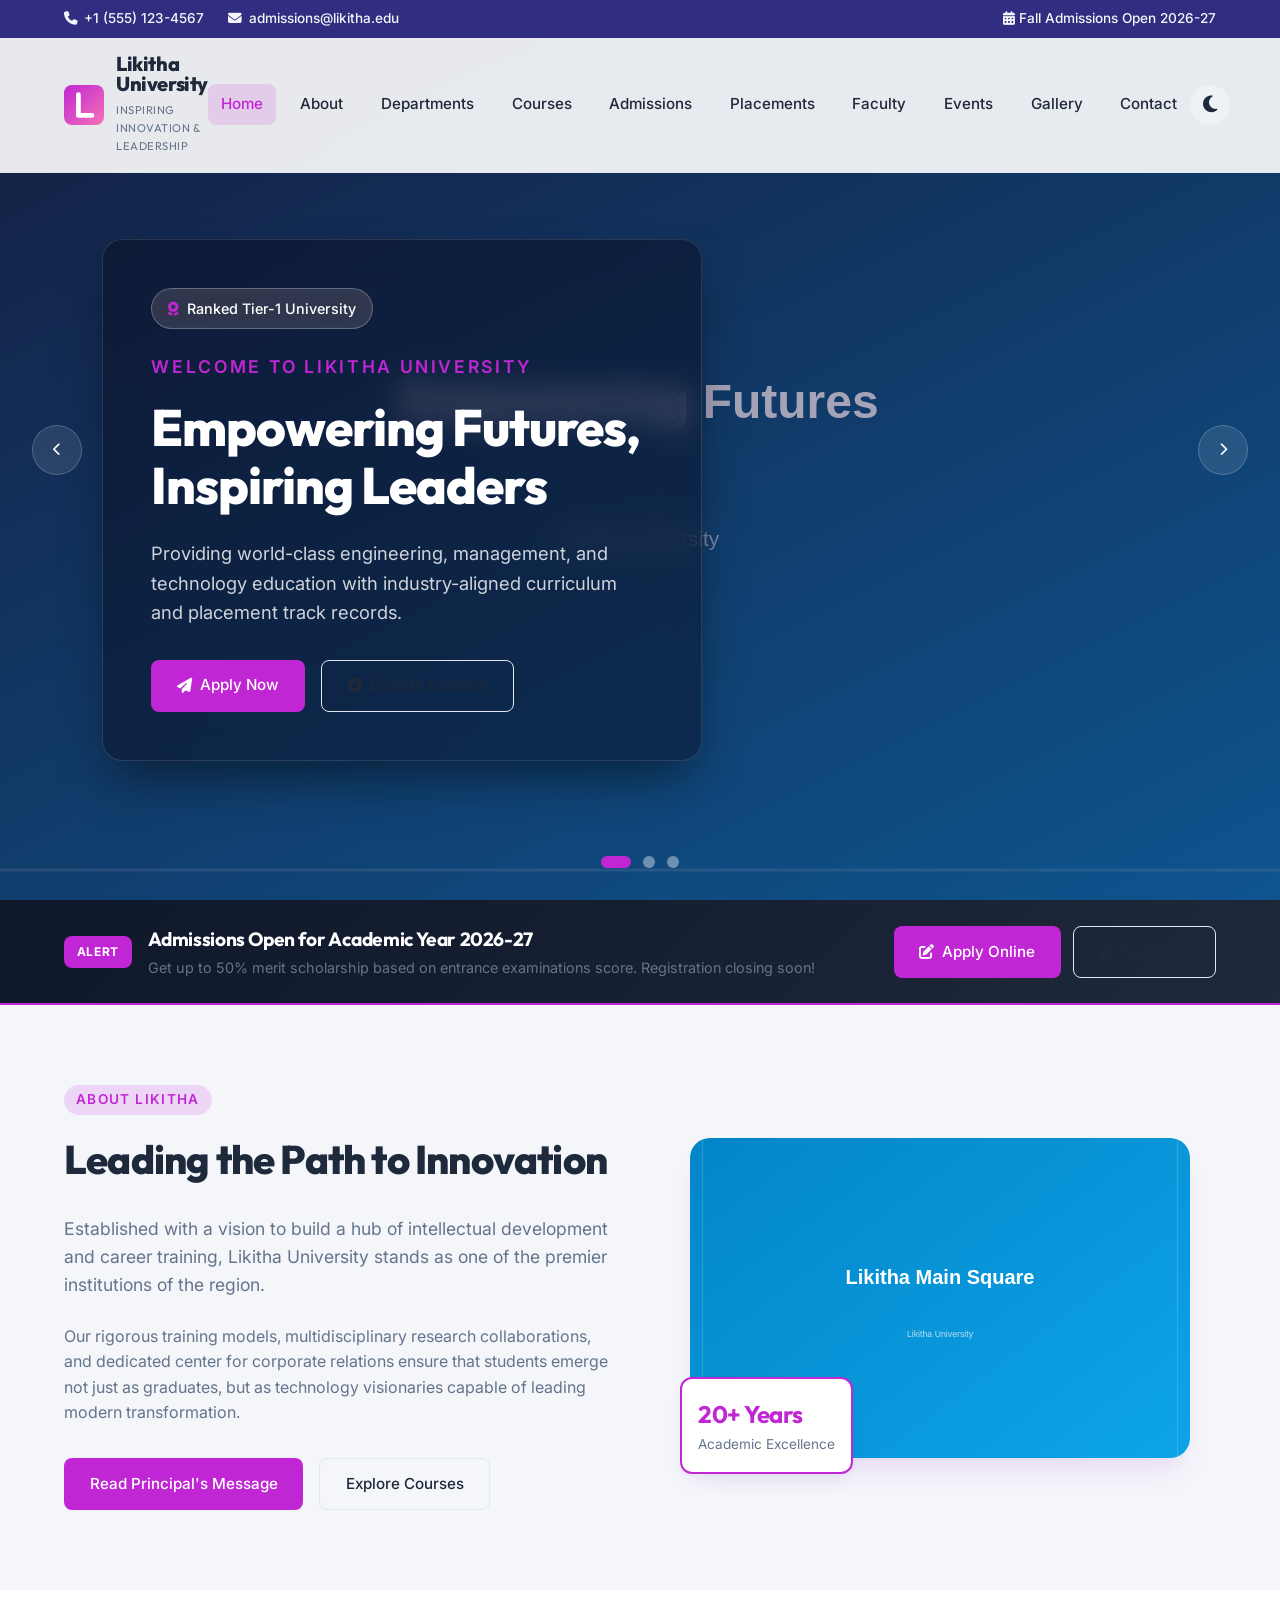
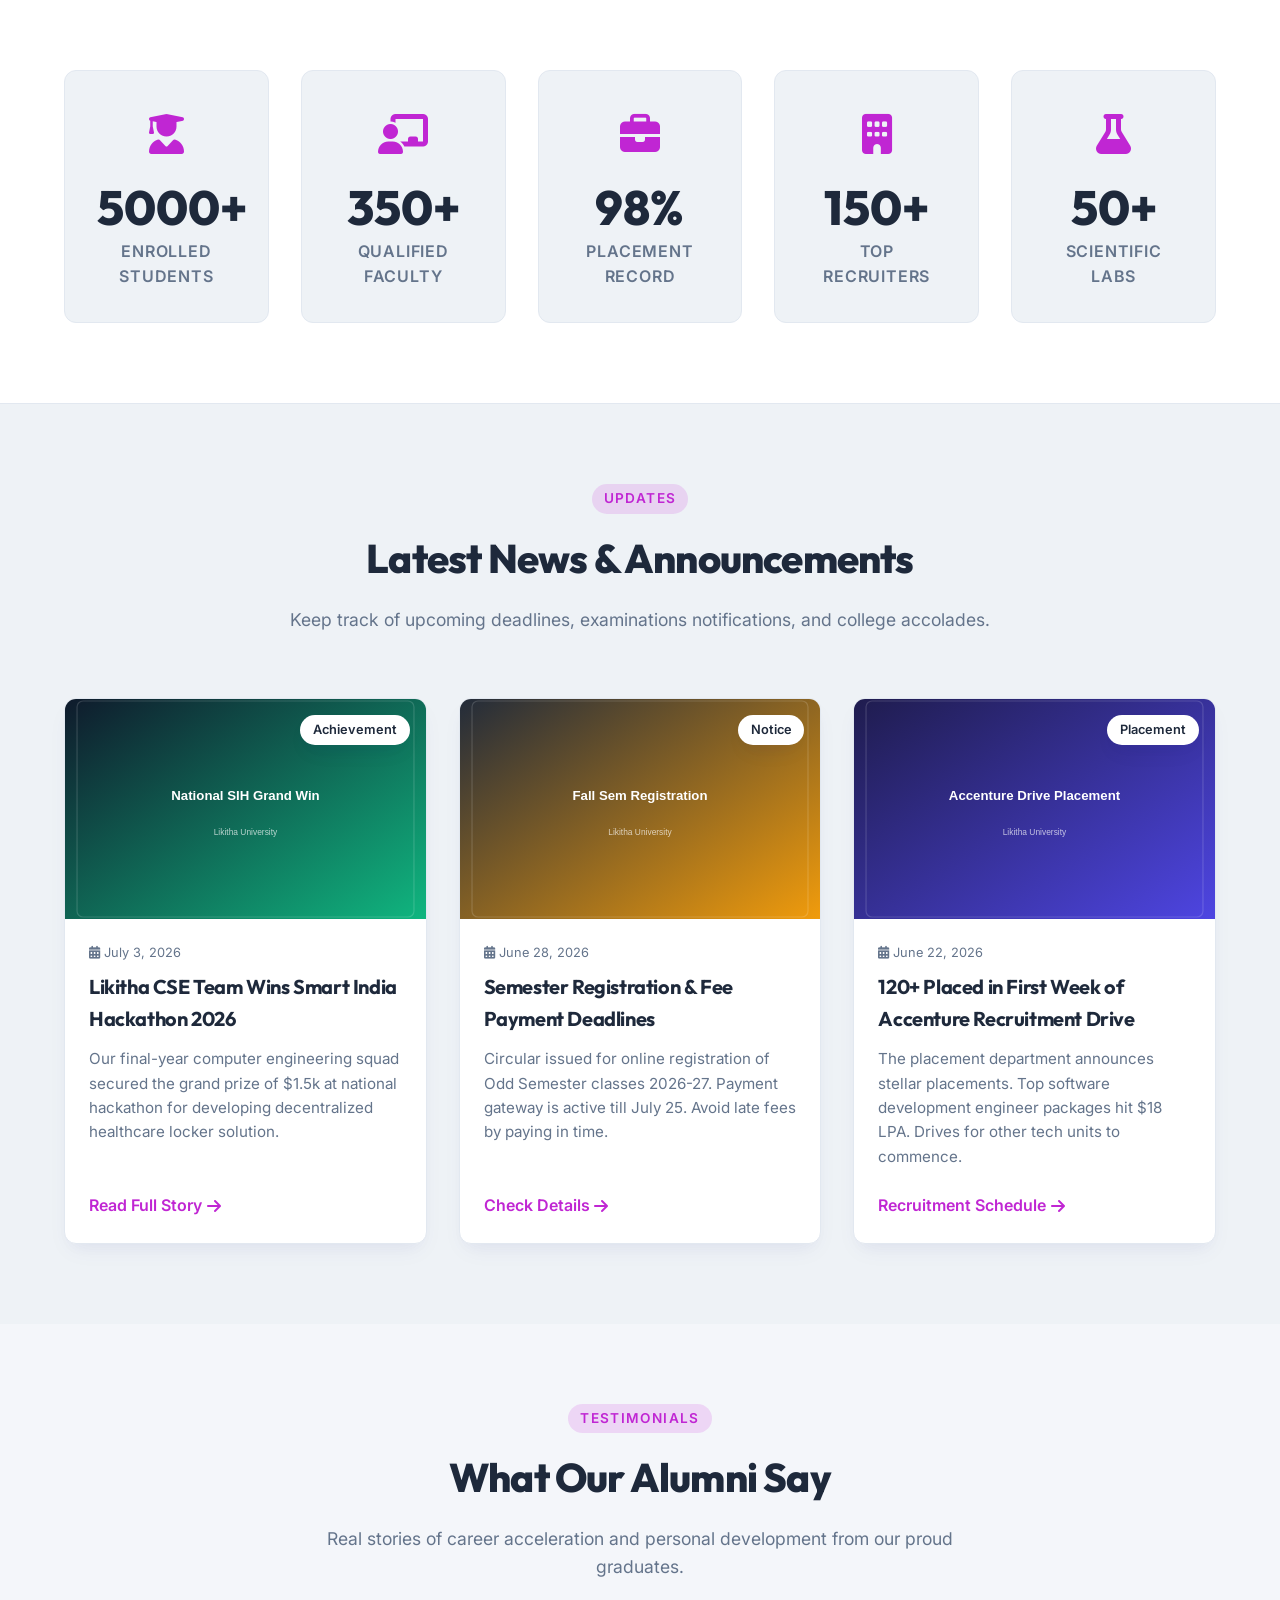
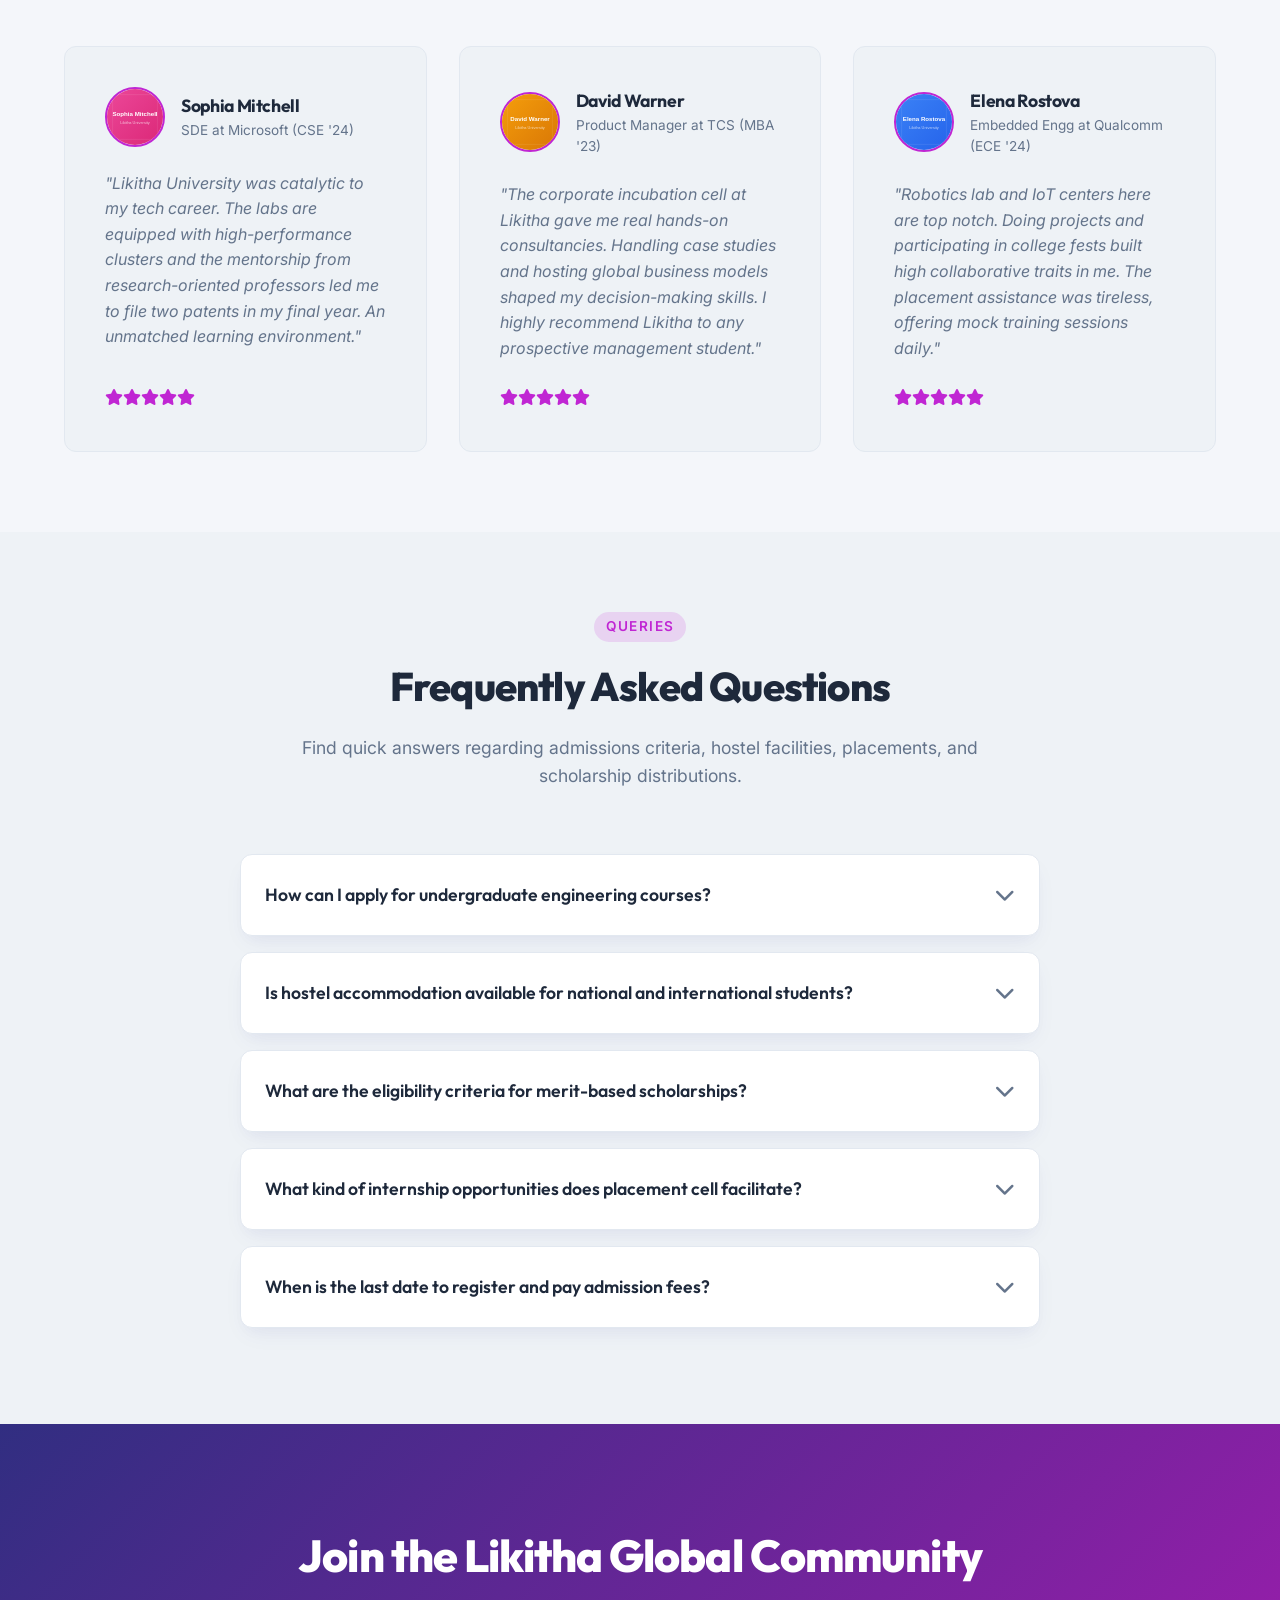
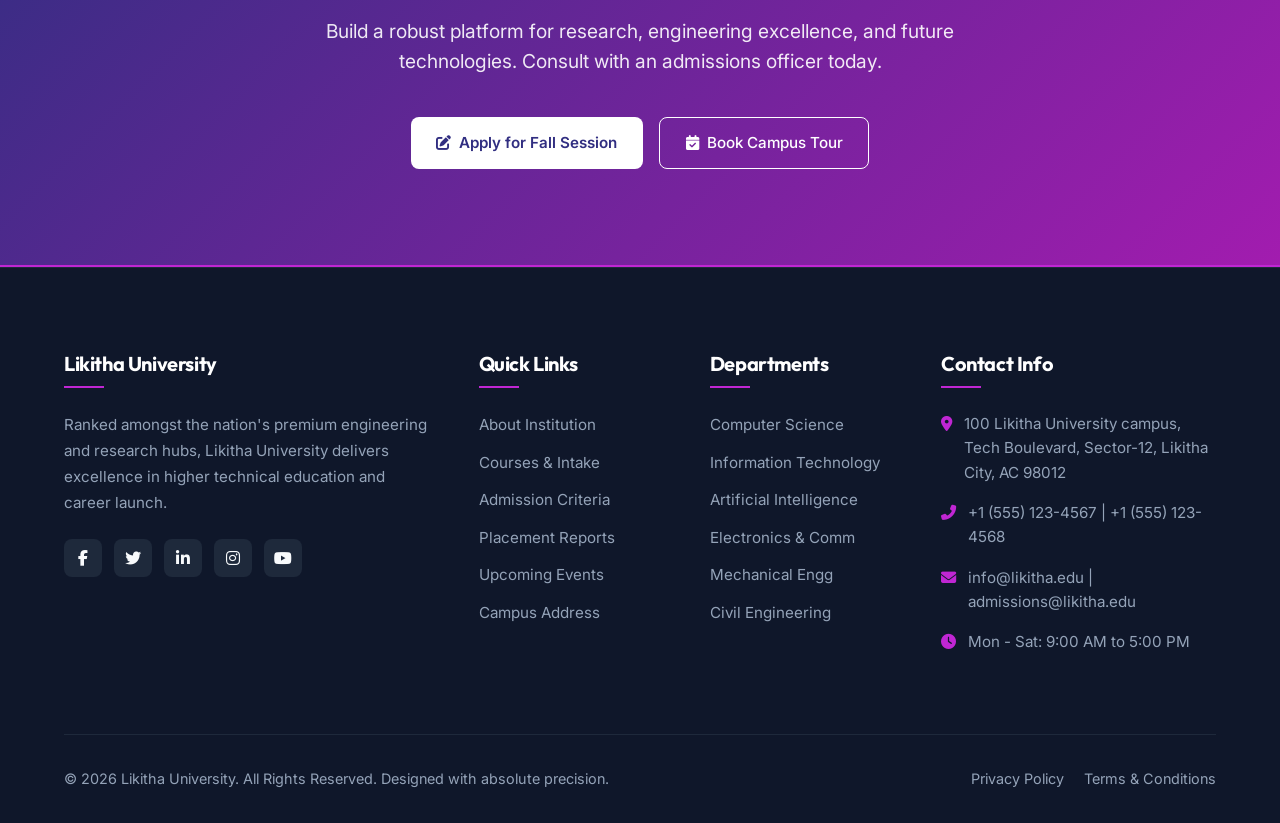
==== index.html @ 1744c095 "first commit" ====
<!DOCTYPE html>
<html lang="en">
<head>
  <meta charset="UTF-8">
  <meta name="viewport" content="width=device-width, initial-scale=1.0">
  <title>Likitha University | Home</title>
  <meta name="description" content="Welcome to Likitha University. Discover our admissions, world-class courses, placement records, campus life, and achievements. Shape your future with us.">
  <link rel="stylesheet" href="style.css">
  <!-- Font Awesome CDN for Premium Icons -->
  <link rel="stylesheet" href="https://cdnjs.cloudflare.com/ajax/libs/font-awesome/6.4.0/css/all.min.css">
</head>
<body>

  <!-- Loading Screen -->
  <div id="loading-screen">
    <div class="spinner"></div>
    <div class="loading-text">LIKITHA UNIVERSITY</div>
  </div>

  <!-- Header Section -->
  <header>
    <div class="header-top">
      <div class="container">
        <div class="top-info">
          <span><i class="fas fa-phone"></i> +1 (555) 123-4567</span>
          <span><i class="fas fa-envelope"></i> admissions@likitha.edu</span>
        </div>
        <div class="top-actions">
          <span><i class="fas fa-calendar-alt"></i> Fall Admissions Open 2026-27</span>
        </div>
      </div>
    </div>
    
    <div class="nav-bar">
      <div class="container nav-container">
        <a href="index.html" class="logo-wrapper">
          <svg class="logo-svg" width="40" height="40" viewBox="0 0 500 500" xmlns="http://www.w3.org/2000/svg" style="flex-shrink: 0;">
            <defs>
              <linearGradient id="logoGradIndex" x1="0%" y1="0%" x2="100%" y2="100%">
                <stop offset="0%" stop-color="var(--accent-color)" />
                <stop offset="100%" stop-color="#f472b6" />
              </linearGradient>
            </defs>
            <rect width="500" height="500" rx="100" fill="url(#logoGradIndex)" />
            <path d="M180 120 V380 H350" fill="none" stroke="#ffffff" stroke-width="60" stroke-linecap="round" stroke-linejoin="round"/>
          </svg>
          <div class="logo-text">
            <h1 class="logo-title">Likitha University</h1>
            <div class="logo-motto">Inspiring Innovation & Leadership</div>
          </div>
        </a>

        <nav>
          <ul class="nav-menu">
            <li class="nav-item"><a href="index.html" class="nav-link active">Home</a></li>
            <li class="nav-item"><a href="pages/about.html" class="nav-link">About</a></li>
            <li class="nav-item"><a href="pages/departments.html" class="nav-link">Departments</a></li>
            <li class="nav-item"><a href="pages/courses.html" class="nav-link">Courses</a></li>
            <li class="nav-item"><a href="pages/admissions.html" class="nav-link">Admissions</a></li>
            <li class="nav-item"><a href="pages/placements.html" class="nav-link">Placements</a></li>
            <li class="nav-item"><a href="pages/faculty.html" class="nav-link">Faculty</a></li>
            <li class="nav-item"><a href="pages/events.html" class="nav-link">Events</a></li>
            <li class="nav-item"><a href="pages/gallery.html" class="nav-link">Gallery</a></li>
            <li class="nav-item"><a href="pages/contact.html" class="nav-link">Contact</a></li>
          </ul>
        </nav>

        <div class="nav-controls">
          <button id="theme-toggle" class="theme-toggle" aria-label="Toggle Dark/Light Mode">
            <i class="fas fa-moon moon-icon"></i>
            <i class="fas fa-sun sun-icon"></i>
          </button>
          <button class="hamburger" aria-label="Toggle Navigation Menu">
            <span></span>
            <span></span>
            <span></span>
          </button>
        </div>
      </div>
    </div>
  </header>

  <!-- Hero Slider Section -->
  <section class="hero-section">
    <div class="slider-container">
      
      <!-- Slide 1 -->
      <div class="slide active">
        <img class="slide-image" src="assets/images/campus/hero1.svg" alt="Likitha Campus View">
        <div class="slide-overlay"></div>
        <div class="slide-content">
          <div class="hero-stats-badge"><i class="fas fa-award"></i> Ranked Tier-1 University</div>
          <div class="slide-subtitle">Welcome to Likitha University</div>
          <h2 class="slide-title">Empowering Futures, Inspiring Leaders</h2>
          <p class="slide-desc">Providing world-class engineering, management, and technology education with industry-aligned curriculum and placement track records.</p>
          <div class="slide-actions">
            <a href="pages/admissions.html" class="btn btn-primary"><i class="fas fa-paper-plane"></i> Apply Now</a>
            <a href="pages/gallery.html" class="btn btn-secondary"><i class="fas fa-compass"></i> Explore Campus</a>
          </div>
        </div>
      </div>

      <!-- Slide 2 -->
      <div class="slide">
        <img class="slide-image" src="assets/images/campus/hero2.svg" alt="Likitha Library and Laboratories">
        <div class="slide-overlay"></div>
        <div class="slide-content">
          <div class="hero-stats-badge"><i class="fas fa-microscope"></i> Modern Research Infrastructure</div>
          <div class="slide-subtitle">State-of-the-Art Labs</div>
          <h2 class="slide-title">Fostering Scientific Innovation</h2>
          <p class="slide-desc">With over 50+ cutting-edge laboratory spaces, research-driven curriculum, and highly qualified academic guidance.</p>
          <div class="slide-actions">
            <a href="pages/departments.html" class="btn btn-primary"><i class="fas fa-graduation-cap"></i> Departments</a>
            <a href="pages/courses.html" class="btn btn-secondary"><i class="fas fa-book-open"></i> View Courses</a>
          </div>
        </div>
      </div>

      <!-- Slide 3 -->
      <div class="slide">
        <img class="slide-image" src="assets/images/campus/hero3.svg" alt="Likitha Placement Success">
        <div class="slide-overlay"></div>
        <div class="slide-content">
          <div class="hero-stats-badge"><i class="fas fa-briefcase"></i> 98% Placement Rate</div>
          <div class="slide-subtitle">Placement Cell excellence</div>
          <h2 class="slide-title">Kickstart Your Professional Journey</h2>
          <p class="slide-desc">Get placed in global companies like TCS, Infosys, Accenture, Wipro, and Wipro. Prepare yourself with intensive mock camps.</p>
          <div class="slide-actions">
            <a href="pages/placements.html" class="btn btn-primary"><i class="fas fa-chart-line"></i> Placement Stats</a>
            <a href="pages/contact.html" class="btn btn-secondary"><i class="fas fa-phone-alt"></i> Connect With Us</a>
          </div>
        </div>
      </div>

      <!-- Controls -->
      <button class="slider-arrow slider-arrow-prev" aria-label="Previous Slide"><i class="fas fa-chevron-left"></i></button>
      <button class="slider-arrow slider-arrow-next" aria-label="Next Slide"><i class="fas fa-chevron-right"></i></button>

      <!-- Indicators -->
      <div class="slider-indicators"></div>
    </div>
  </section>

  <!-- Admission Alert Banner -->
  <div class="alert-banner">
    <div class="container alert-container">
      <div class="alert-content">
        <span class="alert-badge">Alert</span>
        <div class="alert-text">
          <h3>Admissions Open for Academic Year 2026-27</h3>
          <p>Get up to 50% merit scholarship based on entrance examinations score. Registration closing soon!</p>
        </div>
      </div>
      <div class="alert-actions">
        <a href="pages/admissions.html" class="btn btn-primary btn-sm"><i class="fas fa-edit"></i> Apply Online</a>
        <a href="#" class="btn btn-secondary btn-sm btn-download-brochure"><i class="fas fa-download"></i> Brochure</a>
      </div>
    </div>
  </div>

  <!-- Last Viewed Department Banner (Hidden by default, shown via JS) -->
  <div id="last-viewed-dept-banner" class="alert-banner" style="display: none; background: linear-gradient(135deg, var(--accent-color), #0ea5e9); border-bottom: none;">
    <div class="container alert-container">
      <div class="alert-content">
        <span class="alert-badge" style="background-color: var(--primary-color);"><i class="fas fa-eye"></i> Affinity</span>
        <div class="alert-text">
          <h3>Welcome Back! Continue Exploring the <span class="dept-name" style="text-decoration: underline; font-weight: 700;"></span> Department</h3>
          <p>Read HOD message, core values, research projects and curriculum.</p>
        </div>
      </div>
      <div class="alert-actions">
        <a href="pages/departments.html" class="btn btn-dark btn-sm">Jump to Details</a>
      </div>
    </div>
  </div>

  <!-- Welcome / Intro Section -->
  <section class="intro-section">
    <div class="container">
      <div class="placement-stats-row">
        <div class="animate-on-scroll animate-slide-up">
          <span class="section-tag">About Likitha</span>
          <h2 class="section-title" style="text-align: left; margin-bottom: 1.5rem;">Leading the Path to Innovation</h2>
          <p style="font-size: 1.1rem; color: var(--text-muted); margin-bottom: 1.5rem;">
            Established with a vision to build a hub of intellectual development and career training, Likitha University stands as one of the premier institutions of the region.
          </p>
          <p style="color: var(--text-muted); margin-bottom: 2rem;">
            Our rigorous training models, multidisciplinary research collaborations, and dedicated center for corporate relations ensure that students emerge not just as graduates, but as technology visionaries capable of leading modern transformation.
          </p>
          <div style="display: flex; gap: 1rem;">
            <a href="pages/about.html" class="btn btn-primary">Read Principal's Message</a>
            <a href="pages/courses.html" class="btn btn-secondary">Explore Courses</a>
          </div>
        </div>
        <div class="animate-on-scroll animate-zoom-in" style="display: flex; justify-content: center; position: relative;">
          <img src="assets/images/campus/welcome.svg" alt="Likitha Infrastructure Building" style="border-radius: var(--radius-lg); box-shadow: var(--hover-shadow); width: 100%; max-width: 500px; height: 320px; object-fit: cover;">
          <div style="position: absolute; bottom: -1rem; left: 1rem; background-color: var(--surface-color); border: 2px solid var(--accent-color); border-radius: var(--radius-md); padding: 1rem; box-shadow: var(--card-shadow);">
            <h4 style="color: var(--accent-color); font-size: 1.5rem; margin: 0;">20+ Years</h4>
            <p style="margin: 0; font-size: 0.85rem; color: var(--text-muted);">Academic Excellence</p>
          </div>
        </div>
      </div>
    </div>
  </section>

  <!-- Statistics Section -->
  <section class="stats-section">
    <div class="container">
      <div class="stats-grid">
        <div class="stats-card">
          <div class="stats-icon"><i class="fas fa-user-graduate"></i></div>
          <div class="stats-number" data-target="5000" data-suffix="+">0</div>
          <div class="stats-label">Enrolled Students</div>
        </div>
        <div class="stats-card">
          <div class="stats-icon"><i class="fas fa-chalkboard-teacher"></i></div>
          <div class="stats-number" data-target="350" data-suffix="+">0</div>
          <div class="stats-label">Qualified Faculty</div>
        </div>
        <div class="stats-card">
          <div class="stats-icon"><i class="fas fa-briefcase"></i></div>
          <div class="stats-number" data-target="98" data-suffix="%">0</div>
          <div class="stats-label">Placement Record</div>
        </div>
        <div class="stats-card">
          <div class="stats-icon"><i class="fas fa-building"></i></div>
          <div class="stats-number" data-target="150" data-suffix="+">0</div>
          <div class="stats-label">Top Recruiters</div>
        </div>
        <div class="stats-card">
          <div class="stats-icon"><i class="fas fa-flask"></i></div>
          <div class="stats-number" data-target="50" data-suffix="+">0</div>
          <div class="stats-label">Scientific Labs</div>
        </div>
      </div>
    </div>
  </section>

  <!-- Latest News & achievements Grid -->
  <section class="news-section" style="background-color: var(--surface-alt);">
    <div class="container">
      <div class="section-header">
        <span class="section-tag">Updates</span>
        <h2 class="section-title">Latest News & Announcements</h2>
        <p class="section-desc">Keep track of upcoming deadlines, examinations notifications, and college accolades.</p>
      </div>

      <div class="grid-3">
        <!-- News Item 1 -->
        <article class="card animate-on-scroll animate-slide-up">
          <div class="card-img-wrapper">
            <img class="card-img" src="assets/images/events/news1.svg" alt="Likitha Hackathon Winner">
            <span class="card-badge">Achievement</span>
          </div>
          <div class="card-content">
            <div style="font-size: 0.8rem; color: var(--text-muted); margin-bottom: 0.5rem;"><i class="fas fa-calendar-alt"></i> July 3, 2026</div>
            <h3 class="card-title">Likitha CSE Team Wins Smart India Hackathon 2026</h3>
            <p class="card-desc">Our final-year computer engineering squad secured the grand prize of $1.5k at national hackathon for developing decentralized healthcare locker solution.</p>
            <a href="pages/events.html" style="color: var(--accent-color); font-weight: 600; display: inline-flex; align-items: center; gap: 0.3rem;">Read Full Story <i class="fas fa-arrow-right"></i></a>
          </div>
        </article>

        <!-- News Item 2 -->
        <article class="card animate-on-scroll animate-slide-up" style="transition-delay: 0.1s;">
          <div class="card-img-wrapper">
            <img class="card-img" src="assets/images/events/news2.svg" alt="College Campus Library">
            <span class="card-badge">Notice</span>
          </div>
          <div class="card-content">
            <div style="font-size: 0.8rem; color: var(--text-muted); margin-bottom: 0.5rem;"><i class="fas fa-calendar-alt"></i> June 28, 2026</div>
            <h3 class="card-title">Semester Registration & Fee Payment Deadlines</h3>
            <p class="card-desc">Circular issued for online registration of Odd Semester classes 2026-27. Payment gateway is active till July 25. Avoid late fees by paying in time.</p>
            <a href="pages/admissions.html" style="color: var(--accent-color); font-weight: 600; display: inline-flex; align-items: center; gap: 0.3rem;">Check Details <i class="fas fa-arrow-right"></i></a>
          </div>
        </article>

        <!-- News Item 3 -->
        <article class="card animate-on-scroll animate-slide-up" style="transition-delay: 0.2s;">
          <div class="card-img-wrapper">
            <img class="card-img" src="assets/images/events/news3.svg" alt="Likitha Graduation Hall">
            <span class="card-badge">Placement</span>
          </div>
          <div class="card-content">
            <div style="font-size: 0.8rem; color: var(--text-muted); margin-bottom: 0.5rem;"><i class="fas fa-calendar-alt"></i> June 22, 2026</div>
            <h3 class="card-title">120+ Placed in First Week of Accenture Recruitment Drive</h3>
            <p class="card-desc">The placement department announces stellar placements. Top software development engineer packages hit $18 LPA. Drives for other tech units to commence.</p>
            <a href="pages/placements.html" style="color: var(--accent-color); font-weight: 600; display: inline-flex; align-items: center; gap: 0.3rem;">Recruitment Schedule <i class="fas fa-arrow-right"></i></a>
          </div>
        </article>
      </div>
    </div>
  </section>

  <!-- Testimonials Section -->
  <section class="testimonials-section">
    <div class="container">
      <div class="section-header">
        <span class="section-tag">Testimonials</span>
        <h2 class="section-title">What Our Alumni Say</h2>
        <p class="section-desc">Real stories of career acceleration and personal development from our proud graduates.</p>
      </div>

      <div class="grid-3">
        <!-- Testimonial 1 -->
        <div class="stats-card animate-on-scroll animate-slide-up" style="text-align: left; padding: 2.5rem; display: flex; flex-direction: column;">
          <div style="display: flex; align-items: center; gap: 1rem; margin-bottom: 1.5rem;">
            <img src="assets/images/faculty/alumni1.svg" alt="Sophia Mitchell" style="width: 60px; height: 60px; border-radius: 50%; object-fit: cover; border: 2px solid var(--accent-color);">
            <div>
              <h4 style="margin: 0; font-size: 1.1rem;">Sophia Mitchell</h4>
              <p style="margin: 0; font-size: 0.85rem; color: var(--text-muted);">SDE at Microsoft (CSE '24)</p>
            </div>
          </div>
          <p style="font-style: italic; color: var(--text-muted); flex-grow: 1;">
            "Likitha University was catalytic to my tech career. The labs are equipped with high-performance clusters and the mentorship from research-oriented professors led me to file two patents in my final year. An unmatched learning environment."
          </p>
          <div style="color: var(--accent-color); margin-top: 1.5rem;"><i class="fas fa-star"></i><i class="fas fa-star"></i><i class="fas fa-star"></i><i class="fas fa-star"></i><i class="fas fa-star"></i></div>
        </div>

        <!-- Testimonial 2 -->
        <div class="stats-card animate-on-scroll animate-slide-up" style="text-align: left; padding: 2.5rem; display: flex; flex-direction: column; transition-delay: 0.1s;">
          <div style="display: flex; align-items: center; gap: 1rem; margin-bottom: 1.5rem;">
            <img src="assets/images/faculty/alumni2.svg" alt="David Warner" style="width: 60px; height: 60px; border-radius: 50%; object-fit: cover; border: 2px solid var(--accent-color);">
            <div>
              <h4 style="margin: 0; font-size: 1.1rem;">David Warner</h4>
              <p style="margin: 0; font-size: 0.85rem; color: var(--text-muted);">Product Manager at TCS (MBA '23)</p>
            </div>
          </div>
          <p style="font-style: italic; color: var(--text-muted); flex-grow: 1;">
            "The corporate incubation cell at Likitha gave me real hands-on consultancies. Handling case studies and hosting global business models shaped my decision-making skills. I highly recommend Likitha to any prospective management student."
          </p>
          <div style="color: var(--accent-color); margin-top: 1.5rem;"><i class="fas fa-star"></i><i class="fas fa-star"></i><i class="fas fa-star"></i><i class="fas fa-star"></i><i class="fas fa-star"></i></div>
        </div>

        <!-- Testimonial 3 -->
        <div class="stats-card animate-on-scroll animate-slide-up" style="text-align: left; padding: 2.5rem; display: flex; flex-direction: column; transition-delay: 0.2s;">
          <div style="display: flex; align-items: center; gap: 1rem; margin-bottom: 1.5rem;">
            <img src="assets/images/faculty/alumni3.svg" alt="Li Na" style="width: 60px; height: 60px; border-radius: 50%; object-fit: cover; border: 2px solid var(--accent-color);">
            <div>
              <h4 style="margin: 0; font-size: 1.1rem;">Elena Rostova</h4>
              <p style="margin: 0; font-size: 0.85rem; color: var(--text-muted);">Embedded Engg at Qualcomm (ECE '24)</p>
            </div>
          </div>
          <p style="font-style: italic; color: var(--text-muted); flex-grow: 1;">
            "Robotics lab and IoT centers here are top notch. Doing projects and participating in college fests built high collaborative traits in me. The placement assistance was tireless, offering mock training sessions daily."
          </p>
          <div style="color: var(--accent-color); margin-top: 1.5rem;"><i class="fas fa-star"></i><i class="fas fa-star"></i><i class="fas fa-star"></i><i class="fas fa-star"></i><i class="fas fa-star"></i></div>
        </div>
      </div>
    </div>
  </section>

  <!-- FAQ Section Accordion -->
  <section class="faq-section" style="background-color: var(--surface-alt);">
    <div class="container">
      <div class="section-header">
        <span class="section-tag">Queries</span>
        <h2 class="section-title">Frequently Asked Questions</h2>
        <p class="section-desc">Find quick answers regarding admissions criteria, hostel facilities, placements, and scholarship distributions.</p>
      </div>

      <div class="faq-accordion">
        
        <!-- FAQ 1 -->
        <div class="faq-item">
          <div class="faq-header">
            <span class="faq-question">How can I apply for undergraduate engineering courses?</span>
            <span class="faq-icon"><i class="fas fa-chevron-down"></i></span>
          </div>
          <div class="faq-body">
            <div class="faq-content">
              You can apply online by visiting our Admissions page, filling up the Application Form, uploading academic transcripts, and submitting the entry test score. Registration portal handles documents directly.
            </div>
          </div>
        </div>

        <!-- FAQ 2 -->
        <div class="faq-item">
          <div class="faq-header">
            <span class="faq-question">Is hostel accommodation available for national and international students?</span>
            <span class="faq-icon"><i class="fas fa-chevron-down"></i></span>
          </div>
          <div class="faq-body">
            <div class="faq-content">
              Yes, Likitha hosts multiple multi-tier hostel buildings with single, double, and quad rooms equipped with central cooling, Wi-Fi networks, mess facilities, indoor game rooms, and 24x7 security personnel.
            </div>
          </div>
        </div>

        <!-- FAQ 3 -->
        <div class="faq-item">
          <div class="faq-header">
            <span class="faq-question">What are the eligibility criteria for merit-based scholarships?</span>
            <span class="faq-icon"><i class="fas fa-chevron-down"></i></span>
          </div>
          <div class="faq-body">
            <div class="faq-content">
              Scholarships are awarded based on Board Exams scores or state/national level entrance examinations rank. Candidates with GPA > 3.8 or > 95% receive 50% tuition fee waiver automatically.
            </div>
          </div>
        </div>

        <!-- FAQ 4 -->
        <div class="faq-item">
          <div class="faq-header">
            <span class="faq-question">What kind of internship opportunities does placement cell facilitate?</span>
            <span class="faq-icon"><i class="fas fa-chevron-down"></i></span>
          </div>
          <div class="faq-body">
            <div class="faq-content">
              The corporate relations division facilitates industry-integrated internships during the pre-final year. Our students regularly get paid internships in Microsoft, Qualcomm, TCS, and Wipro with average stipend exceeding $500/month.
            </div>
          </div>
        </div>

        <!-- FAQ 5 -->
        <div class="faq-item">
          <div class="faq-header">
            <span class="faq-question">When is the last date to register and pay admission fees?</span>
            <span class="faq-icon"><i class="fas fa-chevron-down"></i></span>
          </div>
          <div class="faq-body">
            <div class="faq-content">
              For Fall Session 2026-27, online registration closes on July 31, 2026. Document verification and seat confirmation fee payment must be done on or before August 10, 2026.
            </div>
          </div>
        </div>

      </div>
    </div>
  </section>

  <!-- CTA Section -->
  <section class="cta-section" style="background: linear-gradient(135deg, var(--primary-color), var(--accent-hover)); color: #fff; padding: 6rem 0; text-align: center; overflow: hidden; border-bottom: 2px solid var(--accent-color);">
    <div class="container animate-on-scroll animate-zoom-in">
      <h2 style="font-size: 2.8rem; font-weight: 800; margin-bottom: 1.5rem;">Join the Likitha Global Community</h2>
      <p style="font-size: 1.2rem; max-width: 700px; margin: 0 auto 2.5rem auto; opacity: 0.9;">
        Build a robust platform for research, engineering excellence, and future technologies. Consult with an admissions officer today.
      </p>
      <div style="display: flex; gap: 1rem; justify-content: center; flex-wrap: wrap;">
        <a href="pages/admissions.html" class="btn btn-primary" style="background-color: #fff; color: var(--primary-color); font-weight: 600;"><i class="fas fa-edit"></i> Apply for Fall Session</a>
        <a href="pages/contact.html" class="btn btn-secondary" style="border-color: #fff; color: #fff;"><i class="fas fa-calendar-check"></i> Book Campus Tour</a>
      </div>
    </div>
  </section>

  <!-- Footer Section -->
  <footer>
    <div class="container">
      <div class="footer-grid">
        <div class="footer-col footer-about">
          <h3>Likitha University</h3>
          <p>
            Ranked amongst the nation's premium engineering and research hubs, Likitha University delivers excellence in higher technical education and career launch.
          </p>
          <div class="footer-socials">
            <a href="#" class="social-link" aria-label="Facebook"><i class="fab fa-facebook-f"></i></a>
            <a href="#" class="social-link" aria-label="Twitter"><i class="fab fa-twitter"></i></a>
            <a href="#" class="social-link" aria-label="LinkedIn"><i class="fab fa-linkedin-in"></i></a>
            <a href="#" class="social-link" aria-label="Instagram"><i class="fab fa-instagram"></i></a>
            <a href="#" class="social-link" aria-label="YouTube"><i class="fab fa-youtube"></i></a>
          </div>
        </div>

        <div class="footer-col">
          <h3>Quick Links</h3>
          <ul class="footer-links">
            <li><a href="pages/about.html">About Institution</a></li>
            <li><a href="pages/courses.html">Courses & Intake</a></li>
            <li><a href="pages/admissions.html">Admission Criteria</a></li>
            <li><a href="pages/placements.html">Placement Reports</a></li>
            <li><a href="pages/events.html">Upcoming Events</a></li>
            <li><a href="pages/contact.html">Campus Address</a></li>
          </ul>
        </div>

        <div class="footer-col">
          <h3>Departments</h3>
          <ul class="footer-links">
            <li><a href="pages/departments.html">Computer Science</a></li>
            <li><a href="pages/departments.html">Information Technology</a></li>
            <li><a href="pages/departments.html">Artificial Intelligence</a></li>
            <li><a href="pages/departments.html">Electronics & Comm</a></li>
            <li><a href="pages/departments.html">Mechanical Engg</a></li>
            <li><a href="pages/departments.html">Civil Engineering</a></li>
          </ul>
        </div>

        <div class="footer-col">
          <h3>Contact Info</h3>
          <ul class="footer-contact-list">
            <li>
              <i class="fas fa-map-marker-alt"></i>
              <span>100 Likitha University campus, Tech Boulevard, Sector-12, Likitha City, AC 98012</span>
            </li>
            <li>
              <i class="fas fa-phone-alt"></i>
              <span>+1 (555) 123-4567 | +1 (555) 123-4568</span>
            </li>
            <li>
              <i class="fas fa-envelope"></i>
              <span>info@likitha.edu | admissions@likitha.edu</span>
            </li>
            <li>
              <i class="fas fa-clock"></i>
              <span>Mon - Sat: 9:00 AM to 5:00 PM</span>
            </li>
          </ul>
        </div>
      </div>

      <div class="footer-bottom">
        <p>&copy; 2026 Likitha University. All Rights Reserved. Designed with absolute precision.</p>
        <p>
          <a href="#" style="margin-right: 1rem;">Privacy Policy</a>
          <a href="#">Terms & Conditions</a>
        </p>
      </div>
    </div>
  </footer>

  <!-- Back to Top button -->
  <a href="#" id="back-to-top" class="back-to-top" aria-label="Back to Top"><i class="fas fa-arrow-up"></i></a>

  <!-- Global Javascript Link -->
  <script src="script.js"></script>
</body>
</html>
---- style.css ----
@import url('https://fonts.googleapis.com/css2?family=Inter:wght@300;400;500;600;700&family=Outfit:wght@400;500;600;700;800&display=swap');

/* --- DESIGN SYSTEM & CSS VARIABLES --- */
:root {
  /* Fonts */
  --font-heading: 'Outfit', sans-serif;
  --font-body: 'Inter', sans-serif;

  /* Transitions */
  --transition-fast: 0.2s ease;
  --transition-normal: 0.3s ease;
  --transition-slow: 0.5s ease;

  /* Border Radius */
  --radius-sm: 8px;
  --radius-md: 12px;
  --radius-lg: 20px;
  --radius-full: 9999px;

  /* Light Theme Colors (Default) */
  --bg-color: #f4f6fa;
  --surface-color: #ffffff;
  --surface-alt: #eef2f6;
  --text-color: #1e293b;
  --text-muted: #64748b;
  --primary-color: #312e81; /* Deep Indigo */
  --primary-hover: #1e1b4b;
  --accent-color: #c026d3; /* Vibrant Fuchsia */
  --accent-hover: #a21caf;
  --accent-glow: rgba(192, 38, 211, 0.15);
  --border-color: #e2e8f0;
  --success-color: #10b981;
  --error-color: #ef4444;
  --card-shadow: 0 10px 25px -5px rgba(49, 46, 129, 0.05), 0 8px 16px -8px rgba(49, 46, 129, 0.05);
  --hover-shadow: 0 20px 30px -10px rgba(192, 38, 211, 0.12), 0 10px 20px -12px rgba(49, 46, 129, 0.08);
  --glass-bg: rgba(255, 255, 255, 0.85);
  --glass-border: rgba(255, 255, 255, 0.4);
  --nav-bg: rgba(255, 255, 255, 0.9);
  --hero-overlay: rgba(30, 27, 75, 0.4); /* Colored overlay tint */
}

/* Dark Theme Colors */
body.dark-theme {
  --bg-color: #060613;
  --surface-color: #0b0c1e;
  --surface-alt: #151630;
  --text-color: #f1f5f9;
  --text-muted: #94a3b8;
  --primary-color: #c7d2fe; /* Soft Light Indigo */
  --primary-hover: #e0e7ff;
  --accent-color: #f472b6; /* Soft Light Pink */
  --accent-hover: #ec4899;
  --accent-glow: rgba(244, 114, 182, 0.2);
  --border-color: #27274a;
  --card-shadow: 0 10px 25px -5px rgba(0, 0, 0, 0.4), 0 8px 16px -8px rgba(0, 0, 0, 0.3);
  --hover-shadow: 0 20px 35px -10px rgba(244, 114, 182, 0.15), 0 10px 20px -12px rgba(0, 0, 0, 0.4);
  --glass-bg: rgba(11, 12, 30, 0.85);
  --glass-border: rgba(39, 39, 74, 0.4);
  --nav-bg: rgba(11, 12, 30, 0.9);
  --hero-overlay: rgba(0, 0, 0, 0.65);
}

/* --- BASE STYLES --- */
* {
  box-sizing: border-box;
  margin: 0;
  padding: 0;
  scroll-behavior: smooth;
}

body {
  font-family: var(--font-body);
  background-color: var(--bg-color);
  color: var(--text-color);
  line-height: 1.6;
  overflow-x: hidden;
  transition: background-color var(--transition-normal), color var(--transition-normal);
}

h1, h2, h3, h4, h5, h6 {
  font-family: var(--font-heading);
  font-weight: 700;
  letter-spacing: -0.02em;
  margin-bottom: 0.5rem;
}

a {
  color: inherit;
  text-decoration: none;
  transition: color var(--transition-fast);
}

img {
  max-width: 100%;
  height: auto;
  display: block;
}

button, .btn {
  font-family: var(--font-body);
  font-weight: 500;
  cursor: pointer;
  border: none;
  outline: none;
  transition: all var(--transition-normal);
}

/* --- LOADING SCREEN --- */
#loading-screen {
  position: fixed;
  top: 0;
  left: 0;
  width: 100vw;
  height: 100vh;
  background-color: var(--bg-color);
  display: flex;
  flex-direction: column;
  justify-content: center;
  align-items: center;
  z-index: 9999;
  transition: opacity var(--transition-slow) ease, visibility var(--transition-slow) ease;
}

#loading-screen.fade-out {
  opacity: 0;
  visibility: hidden;
  pointer-events: none;
}

.spinner {
  width: 50px;
  height: 50px;
  border: 4px solid var(--border-color);
  border-top-color: var(--accent-color);
  border-radius: 50%;
  animation: spin 1s linear infinite;
  margin-bottom: 1.5rem;
}

@keyframes spin {
  to { transform: rotate(360deg); }
}

.loading-text {
  font-family: var(--font-heading);
  font-size: 1.25rem;
  font-weight: 600;
  color: var(--text-color);
  letter-spacing: 0.05em;
}

/* --- LAYOUT & CONTAINERS --- */
.container {
  width: 100%;
  max-width: 1200px;
  margin: 0 auto;
  padding: 0 1.5rem;
}

section {
  padding: 5rem 0;
  position: relative;
}

.section-header {
  text-align: center;
  margin-bottom: 4rem;
  max-width: 700px;
  margin-left: auto;
  margin-right: auto;
}

.section-tag {
  display: inline-block;
  font-size: 0.85rem;
  font-weight: 600;
  text-transform: uppercase;
  color: var(--accent-color);
  letter-spacing: 0.1em;
  margin-bottom: 0.75rem;
  padding: 0.25rem 0.75rem;
  background-color: var(--accent-glow);
  border-radius: var(--radius-full);
}

.section-title {
  font-size: 2.5rem;
  font-weight: 800;
  color: var(--text-color);
}

.section-desc {
  color: var(--text-muted);
  font-size: 1.1rem;
  margin-top: 1rem;
}

/* --- BUTTONS --- */
.btn {
  display: inline-flex;
  align-items: center;
  justify-content: center;
  padding: 0.8rem 1.6rem;
  border-radius: var(--radius-sm);
  font-size: 0.95rem;
  gap: 0.5rem;
}

.btn-primary {
  background-color: var(--accent-color);
  color: #ffffff;
}

.btn-primary:hover {
  background-color: var(--accent-hover);
  transform: translateY(-2px);
  box-shadow: 0 4px 12px var(--accent-glow);
}

.btn-secondary {
  background-color: transparent;
  color: var(--text-color);
  border: 1px solid var(--border-color);
}

.btn-secondary:hover {
  background-color: var(--surface-alt);
  transform: translateY(-2px);
}

.btn-dark {
  background-color: var(--primary-color);
  color: var(--bg-color);
}

.btn-dark:hover {
  background-color: var(--primary-hover);
  transform: translateY(-2px);
}

/* --- NAVIGATION BAR --- */
header {
  position: absolute;
  top: 0;
  left: 0;
  width: 100%;
  z-index: 1000;
  transition: all var(--transition-normal);
}

.header-top {
  background-color: var(--primary-color);
  color: var(--bg-color);
  font-size: 0.85rem;
  padding: 0.5rem 0;
  font-weight: 500;
}

.header-top .container {
  display: flex;
  justify-content: space-between;
  align-items: center;
}

.top-info {
  display: flex;
  gap: 1.5rem;
}

.top-info span {
  display: flex;
  align-items: center;
  gap: 0.4rem;
}

.top-actions {
  display: flex;
  align-items: center;
  gap: 1.5rem;
}

.nav-bar {
  background-color: var(--nav-bg);
  backdrop-filter: blur(10px);
  border-bottom: 1px solid var(--border-color);
  transition: all var(--transition-normal);
  padding: 1rem 0;
}

header.sticky .nav-bar {
  position: fixed;
  top: 0;
  left: 0;
  width: 100%;
  box-shadow: var(--card-shadow);
  padding: 0.75rem 0;
  animation: slideDown 0.3s ease;
}

@keyframes slideDown {
  from { transform: translateY(-100%); }
  to { transform: translateY(0); }
}

.nav-container {
  display: flex;
  justify-content: space-between;
  align-items: center;
  position: relative;
}

.logo-wrapper {
  display: flex;
  align-items: center;
  gap: 0.75rem;
}

.logo-icon {
  width: 40px;
  height: 40px;
  background-color: var(--accent-color);
  border-radius: var(--radius-sm);
  display: flex;
  align-items: center;
  justify-content: center;
  color: #fff;
  font-weight: 800;
  font-size: 1.5rem;
  font-family: var(--font-heading);
}

.logo-text {
  font-family: var(--font-heading);
}

.logo-title {
  font-size: 1.25rem;
  font-weight: 800;
  line-height: 1;
  color: var(--text-color);
}

.logo-motto {
  font-size: 0.7rem;
  color: var(--text-muted);
  letter-spacing: 0.05em;
  text-transform: uppercase;
  margin-top: 0.15rem;
}

/* Nav Menu */
.nav-menu {
  display: flex;
  align-items: center;
  list-style: none;
  gap: 0.75rem;
}

.nav-item {
  position: relative;
}

.nav-link {
  font-size: 0.95rem;
  font-weight: 500;
  padding: 0.5rem 0.8rem;
  border-radius: var(--radius-sm);
  color: var(--text-color);
  display: flex;
  align-items: center;
  gap: 0.25rem;
}

.nav-link:hover, .nav-link.active {
  color: var(--accent-color);
  background-color: var(--accent-glow);
}

/* Dropdown Menu */
.dropdown {
  position: relative;
}

.dropdown-menu {
  position: absolute;
  top: 100%;
  left: 0;
  background-color: var(--surface-color);
  border: 1px solid var(--border-color);
  box-shadow: var(--hover-shadow);
  border-radius: var(--radius-md);
  padding: 0.5rem;
  min-width: 220px;
  opacity: 0;
  visibility: hidden;
  transform: translateY(10px);
  transition: all var(--transition-normal);
  list-style: none;
  z-index: 100;
}

.dropdown:hover .dropdown-menu {
  opacity: 1;
  visibility: visible;
  transform: translateY(0);
}

.dropdown-item a {
  display: block;
  padding: 0.6rem 1rem;
  font-size: 0.9rem;
  border-radius: var(--radius-sm);
  color: var(--text-color);
}

.dropdown-item a:hover {
  background-color: var(--surface-alt);
  color: var(--accent-color);
}

/* Hamburger & Theme Switcher */
.nav-controls {
  display: flex;
  align-items: center;
  gap: 1rem;
}

.theme-toggle {
  background: none;
  border: none;
  color: var(--text-color);
  font-size: 1.2rem;
  width: 40px;
  height: 40px;
  border-radius: var(--radius-full);
  display: flex;
  align-items: center;
  justify-content: center;
  background-color: var(--surface-alt);
  transition: all var(--transition-fast);
}

.theme-toggle:hover {
  background-color: var(--border-color);
  color: var(--accent-color);
}

.theme-toggle .sun-icon {
  display: none;
}

body.dark-theme .theme-toggle .moon-icon {
  display: none;
}

body.dark-theme .theme-toggle .sun-icon {
  display: block;
}

.hamburger {
  display: none;
  flex-direction: column;
  justify-content: space-between;
  width: 24px;
  height: 18px;
  background: none;
  border: none;
  cursor: pointer;
  z-index: 1001;
}

.hamburger span {
  display: block;
  height: 2px;
  width: 100%;
  background-color: var(--text-color);
  border-radius: 2px;
  transition: all var(--transition-normal);
}

/* Hamburger Active States */
.hamburger.active span:nth-child(1) {
  transform: translateY(8px) rotate(45deg);
}

.hamburger.active span:nth-child(2) {
  opacity: 0;
}

.hamburger.active span:nth-child(3) {
  transform: translateY(-8px) rotate(-45deg);
}

/* --- HERO SLIDER --- */
.hero-section {
  position: relative;
  height: 100vh;
  width: 100%;
  overflow: hidden;
  padding: 0;
}

.slider-container {
  width: 100%;
  height: 100%;
  position: relative;
}

.slide {
  position: absolute;
  top: 0;
  left: 0;
  width: 100%;
  height: 100%;
  opacity: 0;
  visibility: hidden;
  transition: opacity var(--transition-slow) ease-in-out, visibility var(--transition-slow) ease-in-out;
  display: flex;
  align-items: center;
  justify-content: flex-start;
  padding-top: 100px; /* Accounts for header height */
  box-sizing: border-box;
}

.slide.active {
  opacity: 1;
  visibility: visible;
}

.slide-image {
  position: absolute;
  top: 0;
  left: 0;
  width: 100%;
  height: 100%;
  object-fit: cover;
  z-index: 1;
}

.slide-overlay {
  position: absolute;
  top: 0;
  left: 0;
  width: 100%;
  height: 100%;
  background-color: var(--hero-overlay);
  z-index: 2;
}

.slide-content {
  position: relative;
  z-index: 3;
  color: #ffffff;
  text-align: left;
  max-width: 600px;
  padding: 3rem;
  margin-left: 8%; /* Left alignment on desktop */
  background: rgba(11, 12, 30, 0.45); /* Dark translucent plate */
  backdrop-filter: blur(16px);
  -webkit-backdrop-filter: blur(16px);
  border: 1px solid rgba(255, 255, 255, 0.12);
  border-radius: var(--radius-lg);
  box-shadow: 0 25px 50px -12px rgba(0, 0, 0, 0.5);
  transform: translateX(-40px);
  opacity: 0;
  transition: transform 0.8s cubic-bezier(0.16, 1, 0.3, 1), opacity 0.8s ease;
}

.slide.active .slide-content {
  transform: translateX(0);
  opacity: 1;
}

.slide-subtitle {
  font-size: 1.1rem;
  font-weight: 600;
  text-transform: uppercase;
  color: var(--accent-color);
  letter-spacing: 0.15em;
  margin-bottom: 1rem;
  opacity: 0;
}

.slide.active .slide-subtitle {
  animation: fadeInUp 0.8s ease forwards;
}

.slide-title {
  font-size: 3.2rem;
  font-weight: 800;
  line-height: 1.15;
  margin-bottom: 1.5rem;
  opacity: 0;
}

.slide.active .slide-title {
  animation: fadeInUp 1s ease forwards 0.2s;
}

.slide-desc {
  font-size: 1.15rem;
  color: rgba(255, 255, 255, 0.8);
  margin-bottom: 2rem;
  opacity: 0;
}

.slide.active .slide-desc {
  animation: fadeInUp 1s ease forwards 0.4s;
}

.slide-actions {
  display: flex;
  gap: 1rem;
  justify-content: flex-start;
  opacity: 0;
}

.slide.active .slide-actions {
  animation: fadeInUp 1s ease forwards 0.6s;
}

@keyframes fadeInUp {
  from {
    opacity: 0;
    transform: translateY(20px);
  }
  to {
    opacity: 1;
    transform: translateY(0);
  }
}

/* Mobile responsive adjustments for slider */
@media (max-width: 992px) {
  .slide {
    justify-content: center;
    padding-top: 140px; /* More space for sticky headers on small viewports */
  }

  .slide-content {
    margin-left: 0;
    margin: 0 1.5rem;
    padding: 2.5rem 1.75rem;
    text-align: center;
    max-width: 500px;
    background: rgba(11, 12, 30, 0.65); /* More contrast on mobile */
  }

  .slide-title {
    font-size: 2.25rem;
  }

  .slide-desc {
    font-size: 1rem;
  }

  .slide-actions {
    justify-content: center;
  }
}

/* Slider Controls */
.slider-arrow {
  position: absolute;
  top: 50%;
  transform: translateY(-50%);
  background-color: rgba(255, 255, 255, 0.1);
  color: #ffffff;
  width: 50px;
  height: 50px;
  border-radius: 50%;
  display: flex;
  align-items: center;
  justify-content: center;
  z-index: 10;
  cursor: pointer;
  backdrop-filter: blur(5px);
  border: 1px solid rgba(255, 255, 255, 0.2);
  transition: all var(--transition-fast);
}

.slider-arrow:hover {
  background-color: var(--accent-color);
  border-color: var(--accent-color);
}

.slider-arrow-prev {
  left: 2rem;
}

.slider-arrow-next {
  right: 2rem;
}

.slider-indicators {
  position: absolute;
  bottom: 2rem;
  left: 50%;
  transform: translateX(-50%);
  display: flex;
  gap: 0.75rem;
  z-index: 10;
}

.slider-dot {
  width: 12px;
  height: 12px;
  border-radius: 50%;
  background-color: rgba(255, 255, 255, 0.4);
  cursor: pointer;
  transition: all var(--transition-fast);
}

.slider-dot.active {
  background-color: var(--accent-color);
  width: 30px;
  border-radius: var(--radius-full);
}

/* --- ADMISSIONS OPEN ALERT BANNER --- */
.alert-banner {
  background: linear-gradient(135deg, #0f172a, #1e293b);
  color: #ffffff;
  padding: 1.5rem 0;
  position: relative;
  overflow: hidden;
  border-bottom: 2px solid var(--accent-color);
}

body.dark-theme .alert-banner {
  background: linear-gradient(135deg, #111827, #1f2937);
}

.alert-container {
  display: flex;
  justify-content: space-between;
  align-items: center;
  flex-wrap: wrap;
  gap: 1rem;
}

.alert-content {
  display: flex;
  align-items: center;
  gap: 1rem;
}

.alert-badge {
  background-color: var(--accent-color);
  color: #ffffff;
  font-size: 0.75rem;
  font-weight: 700;
  text-transform: uppercase;
  padding: 0.4rem 0.8rem;
  border-radius: var(--radius-sm);
  letter-spacing: 0.05em;
  animation: pulse 2s infinite;
}

@keyframes pulse {
  0% { transform: scale(1); box-shadow: 0 0 0 0 rgba(2, 132, 199, 0.7); }
  70% { transform: scale(1.05); box-shadow: 0 0 0 8px rgba(2, 132, 199, 0); }
  100% { transform: scale(1); box-shadow: 0 0 0 0 rgba(2, 132, 199, 0); }
}

.alert-text h3 {
  font-size: 1.2rem;
  margin-bottom: 0.1rem;
}

.alert-text p {
  font-size: 0.9rem;
  color: var(--text-muted);
}

.alert-actions {
  display: flex;
  gap: 0.75rem;
}

/* --- STATS COUNTER --- */
.stats-section {
  background-color: var(--surface-color);
  border-bottom: 1px solid var(--border-color);
}

.stats-grid {
  display: grid;
  grid-template-columns: repeat(auto-fit, minmax(200px, 1fr));
  gap: 2rem;
  text-align: center;
}

.stats-card {
  padding: 2rem;
  border-radius: var(--radius-md);
  background-color: var(--surface-alt);
  border: 1px solid var(--border-color);
  transition: all var(--transition-normal);
}

.stats-card:hover {
  transform: translateY(-5px);
  box-shadow: var(--card-shadow);
  border-color: var(--accent-color);
}

.stats-icon {
  font-size: 2.5rem;
  color: var(--accent-color);
  margin-bottom: 1rem;
}

.stats-number {
  font-family: var(--font-heading);
  font-size: 3rem;
  font-weight: 800;
  color: var(--text-color);
  line-height: 1;
  margin-bottom: 0.5rem;
}

.stats-label {
  font-size: 1rem;
  font-weight: 600;
  color: var(--text-muted);
  text-transform: uppercase;
  letter-spacing: 0.05em;
}

/* --- CARD GRIDS & CARDS --- */
.grid-3 {
  display: grid;
  grid-template-columns: repeat(auto-fit, minmax(320px, 1fr));
  gap: 2rem;
}

.card {
  background-color: var(--surface-color);
  border: 1px solid var(--border-color);
  border-radius: var(--radius-md);
  overflow: hidden;
  box-shadow: var(--card-shadow);
  transition: all var(--transition-normal);
  display: flex;
  flex-direction: column;
}

.card:hover {
  transform: translateY(-8px);
  box-shadow: var(--hover-shadow);
}

.card-img-wrapper {
  position: relative;
  overflow: hidden;
  height: 220px;
  background-color: var(--surface-alt);
}

.card-img {
  width: 100%;
  height: 100%;
  object-fit: cover;
  transition: transform var(--transition-slow);
}

.card:hover .card-img {
  transform: scale(1.08);
}

.card-badge {
  position: absolute;
  top: 1rem;
  right: 1rem;
  background-color: var(--surface-color);
  color: var(--text-color);
  font-size: 0.8rem;
  font-weight: 600;
  padding: 0.3rem 0.8rem;
  border-radius: var(--radius-full);
  box-shadow: var(--card-shadow);
}

.card-content {
  padding: 1.5rem;
  display: flex;
  flex-direction: column;
  flex-grow: 1;
}

.card-title {
  font-size: 1.25rem;
  font-weight: 700;
  color: var(--text-color);
  margin-bottom: 0.75rem;
}

.card-desc {
  font-size: 0.95rem;
  color: var(--text-muted);
  margin-bottom: 1.5rem;
  flex-grow: 1;
}

.card-footer {
  padding-top: 1rem;
  border-top: 1px solid var(--border-color);
  display: flex;
  align-items: center;
  justify-content: space-between;
}

/* --- DEPARTMENTS PAGE STYLES --- */
.dept-hod {
  font-size: 0.9rem;
  font-weight: 600;
  color: var(--text-color);
  display: flex;
  align-items: center;
  gap: 0.5rem;
  margin-bottom: 1rem;
}

.dept-hod span {
  color: var(--accent-color);
}

/* --- PLACEMENTS & STATISTICS --- */
.placement-stats-row {
  display: grid;
  grid-template-columns: 1fr 1fr;
  gap: 3rem;
  align-items: center;
}

@media (max-width: 992px) {
  .placement-stats-row {
    grid-template-columns: 1fr;
  }
}

.placement-chart-box {
  background-color: var(--surface-color);
  border: 1px solid var(--border-color);
  border-radius: var(--radius-lg);
  padding: 2.5rem;
  box-shadow: var(--card-shadow);
}

.chart-item {
  margin-bottom: 1.5rem;
}

.chart-info {
  display: flex;
  justify-content: space-between;
  margin-bottom: 0.5rem;
  font-weight: 600;
}

.chart-bar-bg {
  height: 12px;
  background-color: var(--surface-alt);
  border-radius: var(--radius-full);
  overflow: hidden;
}

.chart-bar-fill {
  height: 100%;
  background: linear-gradient(90deg, var(--accent-color), #0ea5e9);
  border-radius: var(--radius-full);
  width: 0; /* Animated dynamically or via inline styles */
  transition: width var(--transition-slow) cubic-bezier(0.1, 0.8, 0.3, 1);
}

.recruiters-section {
  background-color: var(--surface-alt);
  padding: 4rem 0;
}

.recruiters-marquee {
  overflow: hidden;
  position: relative;
  width: 100%;
  display: flex;
}

.recruiters-track {
  display: flex;
  width: max-content;
  animation: marquee 25s linear infinite;
  gap: 4rem;
}

@keyframes marquee {
  0% { transform: translateX(0); }
  100% { transform: translateX(-50%); }
}

.recruiter-logo {
  height: 50px;
  width: auto;
  opacity: 0.6;
  filter: grayscale(1);
  transition: all var(--transition-fast);
  display: flex;
  align-items: center;
  font-family: var(--font-heading);
  font-size: 1.8rem;
  font-weight: 800;
  color: var(--text-color);
}

.recruiter-logo:hover {
  opacity: 1;
  filter: grayscale(0);
}

/* --- FACULTY & SEARCH SYSTEMS --- */
.search-filter-bar {
  background-color: var(--surface-color);
  border: 1px solid var(--border-color);
  padding: 1.5rem;
  border-radius: var(--radius-md);
  box-shadow: var(--card-shadow);
  display: flex;
  gap: 1rem;
  margin-bottom: 3rem;
  flex-wrap: wrap;
}

.search-input-wrapper {
  position: relative;
  flex-grow: 1;
  min-width: 250px;
}

.search-input-wrapper input {
  width: 100%;
  padding: 0.8rem 1rem 0.8rem 2.8rem;
  border-radius: var(--radius-sm);
  border: 1px solid var(--border-color);
  background-color: var(--bg-color);
  color: var(--text-color);
  font-family: var(--font-body);
  outline: none;
  transition: border-color var(--transition-fast);
}

.search-input-wrapper input:focus {
  border-color: var(--accent-color);
}

.search-icon {
  position: absolute;
  left: 1rem;
  top: 50%;
  transform: translateY(-50%);
  color: var(--text-muted);
}

.filter-select {
  padding: 0.8rem 1.5rem;
  border-radius: var(--radius-sm);
  border: 1px solid var(--border-color);
  background-color: var(--bg-color);
  color: var(--text-color);
  font-family: var(--font-body);
  outline: none;
  cursor: pointer;
  min-width: 180px;
}

.faculty-meta {
  font-size: 0.85rem;
  color: var(--text-muted);
  display: grid;
  grid-template-columns: auto 1fr;
  gap: 0.5rem 1rem;
  margin-bottom: 1.25rem;
}

.faculty-meta strong {
  color: var(--text-color);
}

/* --- TABBED SYSTEM (COURSES) --- */
.tabs-header {
  display: flex;
  justify-content: center;
  gap: 1rem;
  margin-bottom: 3rem;
}

.tab-btn {
  background: none;
  border: 1px solid var(--border-color);
  padding: 0.8rem 2rem;
  font-family: var(--font-heading);
  font-size: 1.1rem;
  font-weight: 600;
  color: var(--text-muted);
  border-radius: var(--radius-full);
  background-color: var(--surface-color);
}

.tab-btn.active {
  background-color: var(--accent-color);
  border-color: var(--accent-color);
  color: #ffffff;
}

.tab-panel {
  display: none;
}

.tab-panel.active {
  display: block;
  animation: fadeIn 0.5s ease;
}

@keyframes fadeIn {
  from { opacity: 0; transform: translateY(10px); }
  to { opacity: 1; transform: translateY(0); }
}

.course-grid {
  display: grid;
  grid-template-columns: repeat(auto-fit, minmax(340px, 1fr));
  gap: 2rem;
}

.course-specs {
  display: grid;
  grid-template-columns: repeat(3, 1fr);
  gap: 1rem;
  margin-bottom: 1rem;
  background-color: var(--surface-alt);
  padding: 1rem;
  border-radius: var(--radius-sm);
  text-align: center;
  font-size: 0.85rem;
}

.spec-val {
  font-family: var(--font-heading);
  font-weight: 700;
  color: var(--text-color);
  display: block;
}

.spec-label {
  color: var(--text-muted);
}

/* --- FAQ ACCORDION --- */
.faq-accordion {
  max-width: 800px;
  margin: 0 auto;
}

.faq-item {
  background-color: var(--surface-color);
  border: 1px solid var(--border-color);
  border-radius: var(--radius-md);
  margin-bottom: 1rem;
  overflow: hidden;
  box-shadow: var(--card-shadow);
  transition: border-color var(--transition-fast);
}

.faq-header {
  padding: 1.5rem;
  display: flex;
  justify-content: space-between;
  align-items: center;
  cursor: pointer;
  user-select: none;
  transition: background-color var(--transition-fast);
}

.faq-header:hover {
  background-color: var(--surface-alt);
}

.faq-question {
  font-family: var(--font-heading);
  font-size: 1.1rem;
  font-weight: 600;
  color: var(--text-color);
}

.faq-icon {
  font-size: 1.25rem;
  color: var(--text-muted);
  transition: transform var(--transition-normal);
}

.faq-body {
  max-height: 0;
  overflow: hidden;
  transition: max-height var(--transition-normal) ease-out;
}

.faq-content {
  padding: 0 1.5rem 1.5rem 1.5rem;
  color: var(--text-muted);
  font-size: 0.95rem;
}

.faq-item.active {
  border-color: var(--accent-color);
}

.faq-item.active .faq-icon {
  transform: rotate(180deg);
  color: var(--accent-color);
}

/* --- EVENTS & COUNTDOWN TIMER --- */
.countdown-banner {
  background: linear-gradient(135deg, var(--accent-color), #0ea5e9);
  color: #ffffff;
  padding: 3rem 0;
  margin-bottom: 4rem;
  border-radius: var(--radius-md);
  box-shadow: var(--card-shadow);
}

.countdown-wrapper {
  display: flex;
  align-items: center;
  justify-content: space-between;
  flex-wrap: wrap;
  gap: 2rem;
  padding: 0 2rem;
}

.countdown-title h3 {
  font-size: 1.8rem;
  font-weight: 800;
  margin-bottom: 0.5rem;
}

.countdown-title p {
  color: rgba(255, 255, 255, 0.85);
  font-size: 1rem;
}

.timer-box {
  display: flex;
  gap: 1.5rem;
}

.timer-item {
  background-color: rgba(255, 255, 255, 0.15);
  backdrop-filter: blur(5px);
  border: 1px solid rgba(255, 255, 255, 0.25);
  border-radius: var(--radius-md);
  padding: 1rem;
  min-width: 90px;
  text-align: center;
}

.timer-num {
  font-family: var(--font-heading);
  font-size: 2.25rem;
  font-weight: 800;
  display: block;
  line-height: 1;
}

.timer-label {
  font-size: 0.8rem;
  text-transform: uppercase;
  letter-spacing: 0.05em;
  opacity: 0.85;
}

.event-details {
  font-size: 0.9rem;
  color: var(--text-muted);
  display: flex;
  flex-direction: column;
  gap: 0.5rem;
  margin-bottom: 1.5rem;
}

.event-details span {
  display: flex;
  align-items: center;
  gap: 0.5rem;
}

/* --- GALLERY GRID & LIGHTBOX --- */
.gallery-filters {
  display: flex;
  justify-content: center;
  gap: 0.75rem;
  flex-wrap: wrap;
  margin-bottom: 3rem;
}

.filter-btn {
  background-color: var(--surface-color);
  border: 1px solid var(--border-color);
  padding: 0.5rem 1.25rem;
  border-radius: var(--radius-full);
  font-weight: 500;
  color: var(--text-color);
  transition: all var(--transition-fast);
}

.filter-btn:hover, .filter-btn.active {
  background-color: var(--accent-color);
  border-color: var(--accent-color);
  color: #ffffff;
}

.gallery-grid {
  display: grid;
  grid-template-columns: repeat(auto-fill, minmax(280px, 1fr));
  gap: 1.5rem;
}

.gallery-item {
  position: relative;
  border-radius: var(--radius-md);
  overflow: hidden;
  height: 220px;
  box-shadow: var(--card-shadow);
  cursor: pointer;
  background-color: var(--surface-alt);
}

.gallery-item img {
  width: 100%;
  height: 100%;
  object-fit: cover;
  transition: transform var(--transition-slow) ease;
}

.gallery-overlay {
  position: absolute;
  top: 0;
  left: 0;
  width: 100%;
  height: 100%;
  background: linear-gradient(to top, rgba(0, 0, 0, 0.8), rgba(0, 0, 0, 0.2));
  opacity: 0;
  transition: opacity var(--transition-normal);
  display: flex;
  flex-direction: column;
  justify-content: flex-end;
  padding: 1.5rem;
  color: #ffffff;
  z-index: 2;
}

.gallery-item:hover img {
  transform: scale(1.08);
}

.gallery-item:hover .gallery-overlay {
  opacity: 1;
}

.gallery-info h4 {
  font-size: 1.1rem;
  font-weight: 600;
  margin-bottom: 0.25rem;
}

.gallery-info span {
  font-size: 0.8rem;
  text-transform: uppercase;
  letter-spacing: 0.05em;
  opacity: 0.8;
}

/* Lightbox Modal */
.lightbox {
  position: fixed;
  top: 0;
  left: 0;
  width: 100vw;
  height: 100vh;
  background-color: rgba(11, 15, 25, 0.95);
  z-index: 2000;
  display: flex;
  align-items: center;
  justify-content: center;
  opacity: 0;
  visibility: hidden;
  transition: opacity var(--transition-normal) ease;
}

.lightbox.active {
  opacity: 1;
  visibility: visible;
}

.lightbox-content {
  position: relative;
  max-width: 90vw;
  max-height: 80vh;
  display: flex;
  flex-direction: column;
  align-items: center;
}

.lightbox-img {
  max-width: 100%;
  max-height: 75vh;
  border-radius: var(--radius-sm);
  box-shadow: 0 10px 30px rgba(0, 0, 0, 0.5);
  object-fit: contain;
}

.lightbox-caption {
  color: #ffffff;
  margin-top: 1rem;
  font-family: var(--font-heading);
  font-size: 1.15rem;
  font-weight: 500;
  text-align: center;
}

.lightbox-close {
  position: absolute;
  top: -2.5rem;
  right: 0;
  background: none;
  border: none;
  color: #ffffff;
  font-size: 2rem;
  cursor: pointer;
  transition: color var(--transition-fast);
}

.lightbox-close:hover {
  color: #ffffff;
}

.lightbox-btn {
  position: absolute;
  top: 50%;
  transform: translateY(-50%);
  background: rgba(255, 255, 255, 0.1);
  color: #ffffff;
  border: 1px solid rgba(255, 255, 255, 0.2);
  width: 45px;
  height: 45px;
  border-radius: 50%;
  display: flex;
  align-items: center;
  justify-content: center;
  font-size: 1.5rem;
  cursor: pointer;
  transition: all var(--transition-fast);
}

.lightbox-btn:hover {
  background-color: var(--accent-color);
  border-color: var(--accent-color);
}

.lightbox-prev {
  left: -4rem;
}

.lightbox-next {
  right: -4rem;
}

@media (max-width: 768px) {
  .lightbox-prev { left: 0.5rem; }
  .lightbox-next { right: 0.5rem; }
  .lightbox-close { right: 1rem; top: 1rem; position: fixed; }
}

/* --- FORM DESIGN (ADMISSION & CONTACT) --- */
.form-card {
  background-color: var(--surface-color);
  border: 1px solid var(--border-color);
  border-radius: var(--radius-lg);
  padding: 2.5rem;
  box-shadow: var(--card-shadow);
}

.form-group {
  margin-bottom: 1.5rem;
}

.form-row {
  display: grid;
  grid-template-columns: 1fr 1fr;
  gap: 1.5rem;
}

@media (max-width: 768px) {
  .form-row {
    grid-template-columns: 1fr;
    gap: 0;
  }
}

.form-label {
  display: block;
  font-weight: 600;
  font-size: 0.9rem;
  margin-bottom: 0.5rem;
  color: var(--text-color);
}

.form-control {
  width: 100%;
  padding: 0.8rem 1rem;
  border-radius: var(--radius-sm);
  border: 1px solid var(--border-color);
  background-color: var(--bg-color);
  color: var(--text-color);
  font-family: var(--font-body);
  font-size: 0.95rem;
  outline: none;
  transition: border-color var(--transition-fast);
}

.form-control:focus {
  border-color: var(--accent-color);
  box-shadow: 0 0 0 3px var(--accent-glow);
}

textarea.form-control {
  resize: vertical;
  min-height: 120px;
}

.form-error {
  color: var(--error-color);
  font-size: 0.8rem;
  margin-top: 0.25rem;
  display: none;
}

.form-group.has-error .form-control {
  border-color: var(--error-color);
}

.form-group.has-error .form-error {
  display: block;
}

/* --- CONTACT MAP & DETAILS --- */
.contact-layout {
  display: grid;
  grid-template-columns: 1.2fr 1.8fr;
  gap: 3rem;
}

@media (max-width: 992px) {
  .contact-layout {
    grid-template-columns: 1fr;
  }
}

.contact-info-list {
  display: flex;
  flex-direction: column;
  gap: 2rem;
}

.contact-info-item {
  display: flex;
  gap: 1rem;
}

.contact-info-icon {
  width: 50px;
  height: 50px;
  background-color: var(--accent-glow);
  color: var(--accent-color);
  border-radius: var(--radius-md);
  display: flex;
  align-items: center;
  justify-content: center;
  font-size: 1.25rem;
  flex-shrink: 0;
}

.contact-info-text h4 {
  font-size: 1.1rem;
  font-weight: 600;
  margin-bottom: 0.25rem;
}

.contact-info-text p {
  color: var(--text-muted);
  font-size: 0.95rem;
}

.map-container {
  border-radius: var(--radius-lg);
  overflow: hidden;
  border: 1px solid var(--border-color);
  height: 350px;
  background-color: var(--surface-alt);
  position: relative;
}

.map-container iframe {
  width: 100%;
  height: 100%;
  border: none;
}

/* --- TOAST NOTIFICATIONS --- */
.toast-container {
  position: fixed;
  bottom: 2rem;
  right: 2rem;
  z-index: 3000;
  display: flex;
  flex-direction: column;
  gap: 0.75rem;
  max-width: 400px;
}

.toast {
  background-color: var(--surface-color);
  border: 1px solid var(--border-color);
  border-left: 4px solid var(--accent-color);
  padding: 1rem 1.5rem;
  border-radius: var(--radius-sm);
  box-shadow: var(--hover-shadow);
  display: flex;
  align-items: center;
  gap: 0.75rem;
  animation: toastIn 0.3s cubic-bezier(0.68, -0.55, 0.265, 1.55) forwards;
  position: relative;
  overflow: hidden;
  color: var(--text-color);
}

.toast.toast-success {
  border-left-color: var(--success-color);
}

.toast.toast-error {
  border-left-color: var(--error-color);
}

.toast-icon {
  font-size: 1.2rem;
  flex-shrink: 0;
}

.toast-success .toast-icon { color: var(--success-color); }
.toast-error .toast-icon { color: var(--error-color); }

.toast-message {
  font-size: 0.9rem;
  font-weight: 500;
  flex-grow: 1;
}

.toast-close {
  background: none;
  border: none;
  color: var(--text-muted);
  cursor: pointer;
  font-size: 1rem;
}

.toast-close:hover {
  color: var(--text-color);
}

@keyframes toastIn {
  from {
    transform: translateX(100%);
    opacity: 0;
  }
  to {
    transform: translateX(0);
    opacity: 1;
  }
}

.toast.toast-out {
  animation: toastOut 0.3s ease-in forwards;
}

@keyframes toastOut {
  to {
    transform: translateX(120%);
    opacity: 0;
  }
}

/* --- BACK TO TOP BUTTON --- */
.back-to-top {
  position: fixed;
  bottom: 2rem;
  right: 2rem;
  background-color: var(--accent-color);
  color: #ffffff;
  width: 45px;
  height: 45px;
  border-radius: 50%;
  display: flex;
  align-items: center;
  justify-content: center;
  box-shadow: var(--card-shadow);
  opacity: 0;
  visibility: hidden;
  transition: all var(--transition-normal);
  z-index: 999;
}

.back-to-top.active {
  opacity: 1;
  visibility: visible;
}

.back-to-top:hover {
  background-color: var(--accent-hover);
  transform: translateY(-5px);
  box-shadow: var(--hover-shadow);
}

/* --- FOOTER --- */
footer {
  background-color: #0f172a;
  color: #94a3b8;
  padding: 5rem 0 2rem 0;
  border-top: 1px solid #1e293b;
}

.footer-grid {
  display: grid;
  grid-template-columns: 2fr 1fr 1fr 1.5fr;
  gap: 3rem;
  margin-bottom: 4rem;
}

@media (max-width: 992px) {
  .footer-grid {
    grid-template-columns: 1fr 1fr;
  }
}

@media (max-width: 576px) {
  .footer-grid {
    grid-template-columns: 1fr;
  }
}

.footer-col h3 {
  color: #ffffff;
  font-family: var(--font-heading);
  font-size: 1.25rem;
  margin-bottom: 1.5rem;
  position: relative;
  padding-bottom: 0.5rem;
}

.footer-col h3::after {
  content: '';
  position: absolute;
  bottom: 0;
  left: 0;
  width: 40px;
  height: 2px;
  background-color: var(--accent-color);
}

.footer-about p {
  font-size: 0.95rem;
  line-height: 1.7;
  margin-bottom: 1.5rem;
}

.footer-socials {
  display: flex;
  gap: 0.75rem;
}

.social-link {
  width: 38px;
  height: 38px;
  background-color: #1e293b;
  border-radius: var(--radius-sm);
  display: flex;
  align-items: center;
  justify-content: center;
  color: #f8fafc;
  transition: all var(--transition-fast);
}

.social-link:hover {
  background-color: var(--accent-color);
  transform: translateY(-3px);
}

.footer-links {
  list-style: none;
}

.footer-links li {
  margin-bottom: 0.75rem;
}

.footer-links a {
  font-size: 0.95rem;
  color: #94a3b8;
}

.footer-links a:hover {
  color: #ffffff;
  padding-left: 0.25rem;
}

.footer-contact-list {
  list-style: none;
  font-size: 0.95rem;
}

.footer-contact-list li {
  display: flex;
  gap: 0.75rem;
  margin-bottom: 1rem;
}

.footer-contact-list i {
  color: var(--accent-color);
  margin-top: 0.25rem;
  flex-shrink: 0;
}

.footer-bottom {
  padding-top: 2rem;
  border-top: 1px solid #1e293b;
  display: flex;
  justify-content: space-between;
  align-items: center;
  flex-wrap: wrap;
  gap: 1rem;
  font-size: 0.9rem;
}

/* --- SCROLL ANIMATIONS --- */
.animate-on-scroll {
  opacity: 0;
  transition: opacity var(--transition-slow) ease, transform var(--transition-slow) ease;
}

.animate-fade-in.animated {
  opacity: 1;
}

.animate-zoom-in {
  transform: scale(0.9);
}

.animate-zoom-in.animated {
  opacity: 1;
  transform: scale(1);
}

.animate-slide-up {
  transform: translateY(40px);
}

.animate-slide-up.animated {
  opacity: 1;
  transform: translateY(0);
}

.animate-slide-left {
  transform: translateX(40px);
}

.animate-slide-left.animated {
  opacity: 1;
  transform: translateX(0);
}

/* --- RESPONSIVE HAMBURGER & NAVIGATION --- */
@media (max-width: 992px) {
  .hamburger {
    display: flex;
  }

  .nav-menu {
    position: fixed;
    top: 0;
    right: -100%;
    width: 280px;
    height: 100vh;
    background-color: var(--surface-color);
    box-shadow: -5px 0 25px rgba(0, 0, 0, 0.1);
    flex-direction: column;
    align-items: flex-start;
    padding: 6rem 2rem 2rem 2rem;
    gap: 1.25rem;
    transition: right var(--transition-normal) cubic-bezier(0.77, 0.2, 0.05, 1);
    z-index: 1000;
  }

  .nav-menu.active {
    right: 0;
  }

  .nav-link {
    width: 100%;
    padding: 0.75rem 1rem;
    font-size: 1.1rem;
  }

  /* Dropdown positioning mobile */
  .dropdown-menu {
    position: static;
    opacity: 1;
    visibility: visible;
    transform: none;
    box-shadow: none;
    border: none;
    border-left: 2px solid var(--border-color);
    padding-left: 1rem;
    margin-top: 0.5rem;
    display: none;
  }

  .dropdown.active .dropdown-menu {
    display: block;
  }
}

/* --- ADDITIONAL UI ORNAMENTATIONS --- */
.hero-stats-badge {
  display: inline-flex;
  align-items: center;
  gap: 0.5rem;
  background-color: rgba(255, 255, 255, 0.15);
  backdrop-filter: blur(5px);
  padding: 0.5rem 1rem;
  border-radius: var(--radius-full);
  border: 1px solid rgba(255, 255, 255, 0.25);
  font-size: 0.9rem;
  font-weight: 500;
  color: #ffffff;
  margin-bottom: 1.5rem;
}

.hero-stats-badge i {
  color: var(--accent-color);
}
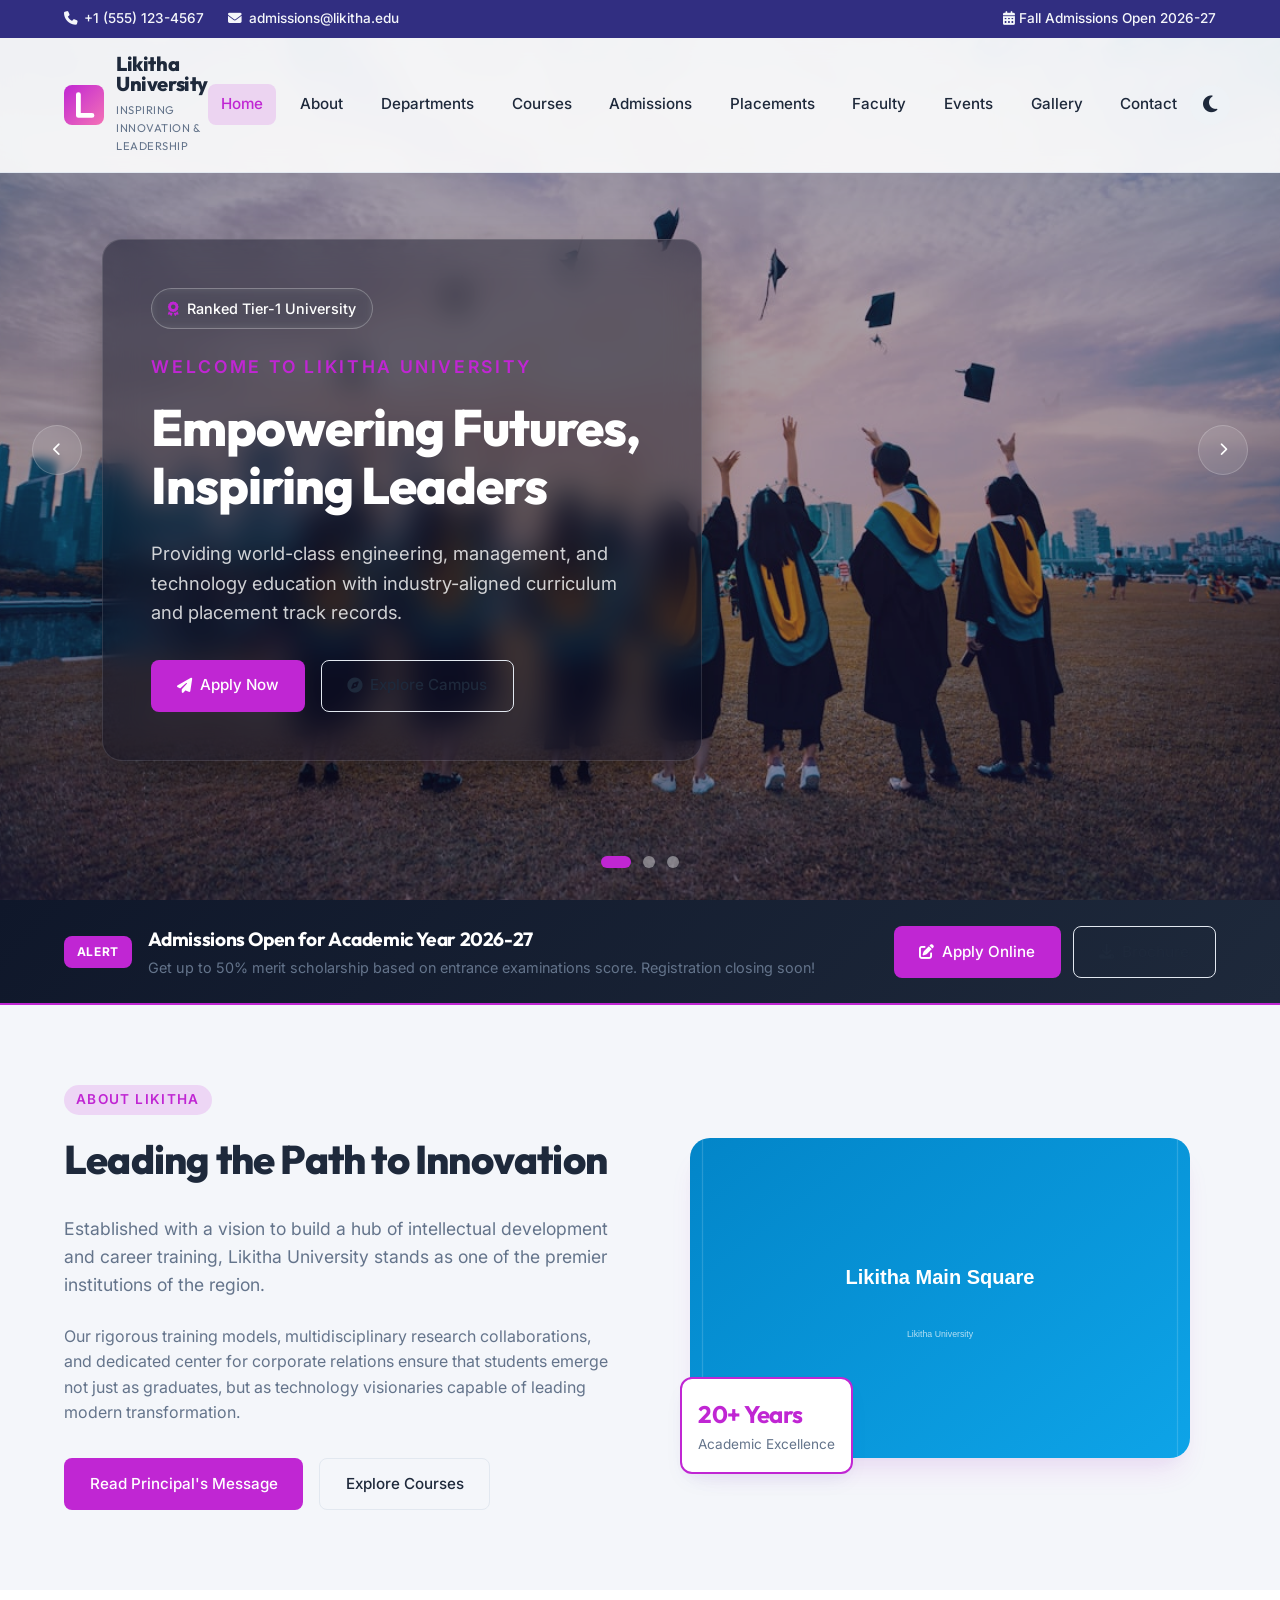
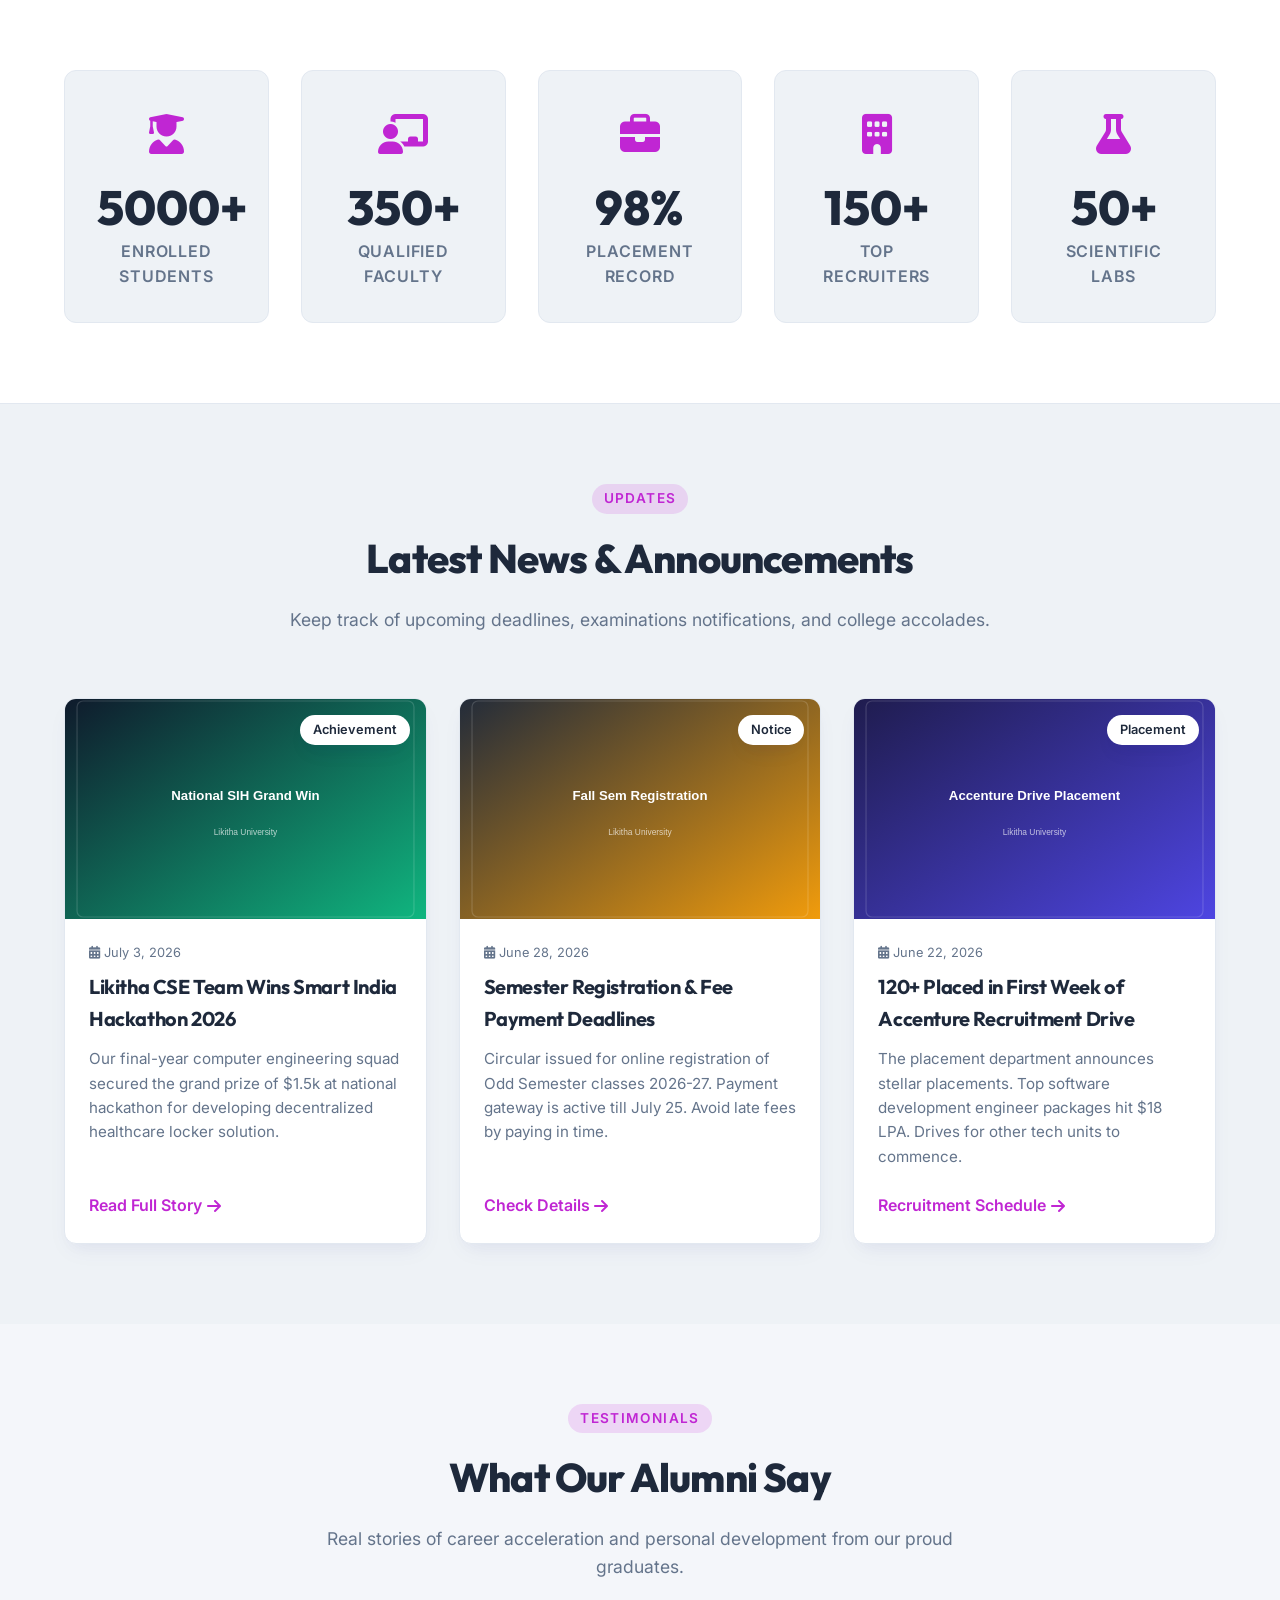
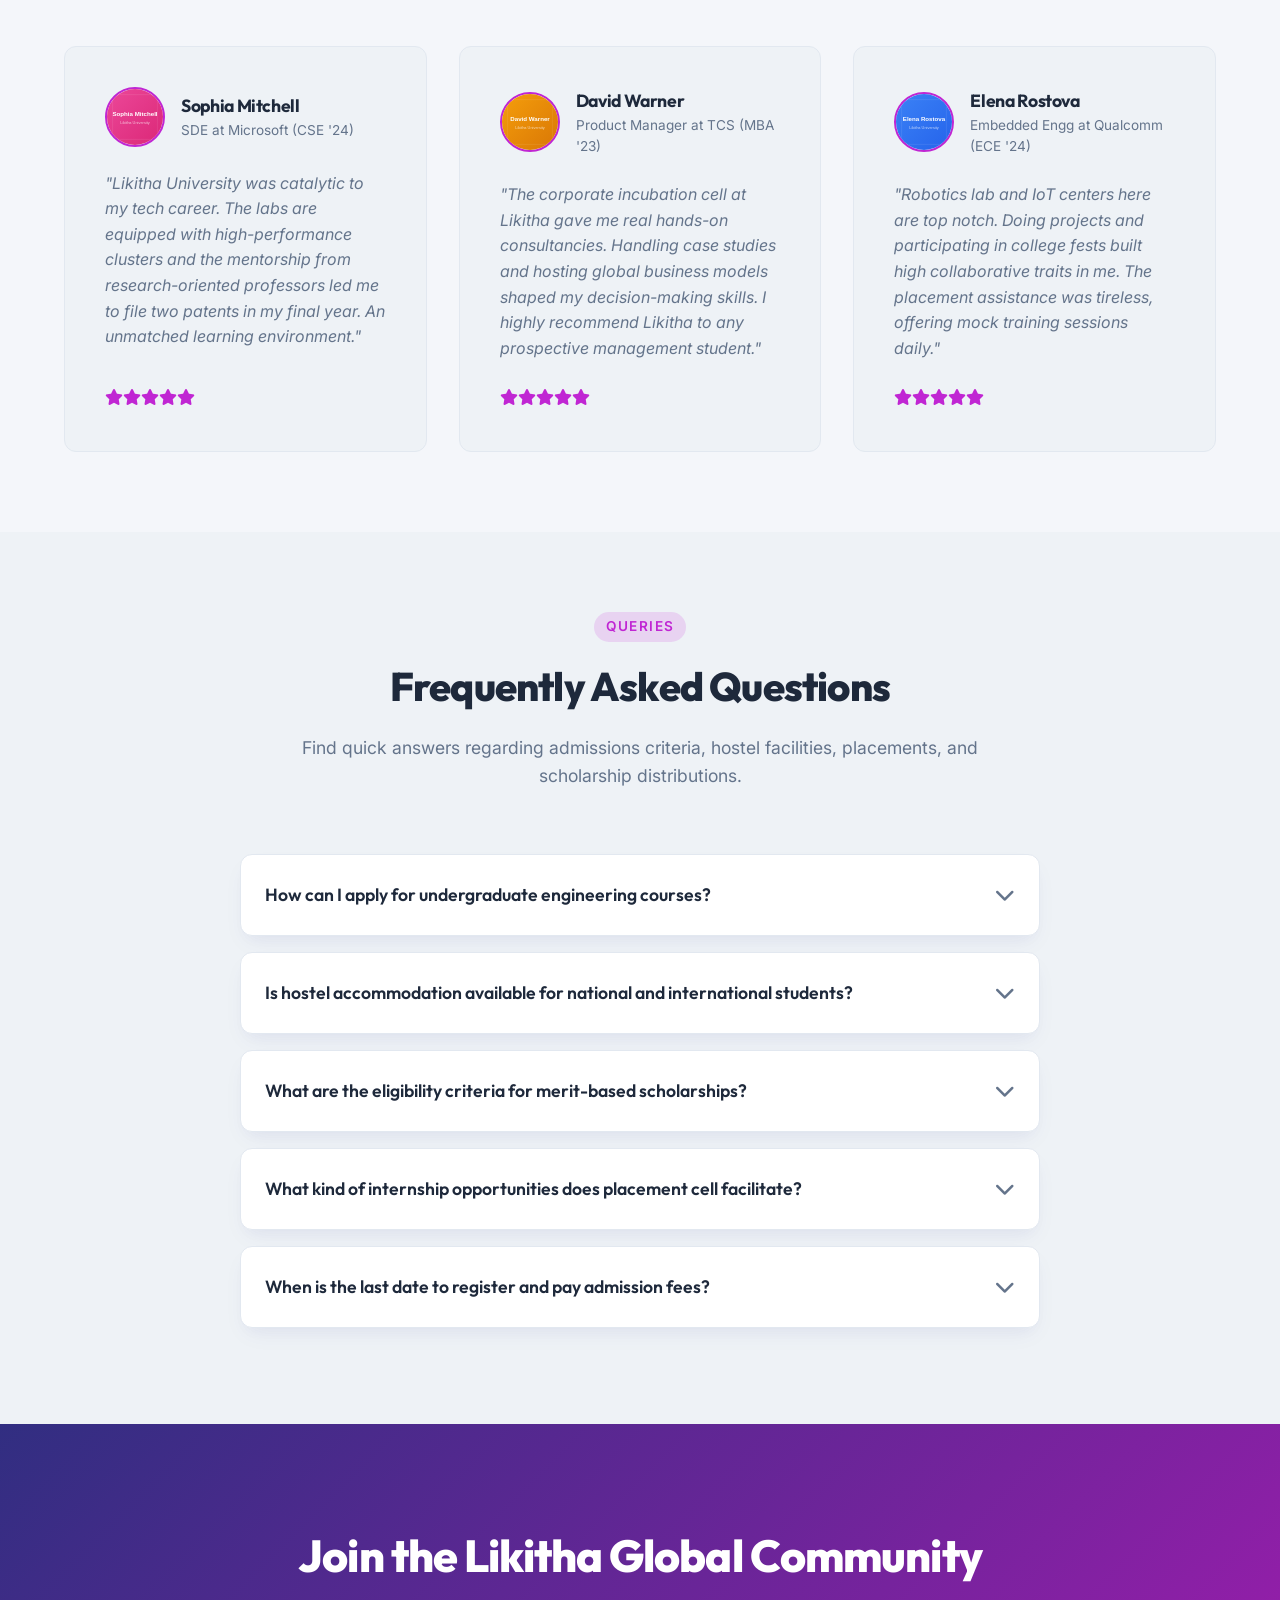
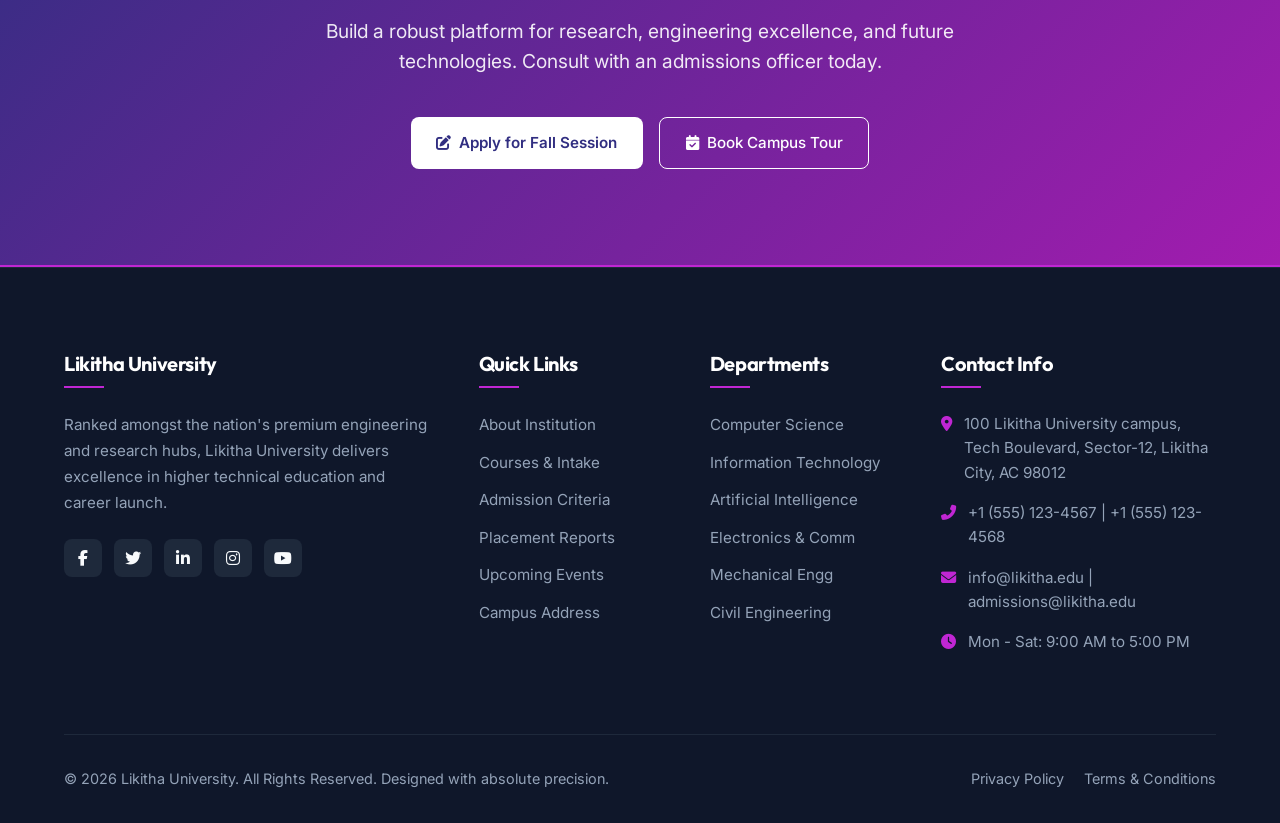
==== commit cb192e94: "updated" ====
--- a/index.html
+++ b/index.html
@@ -5,7 +5,7 @@
   <meta name="viewport" content="width=device-width, initial-scale=1.0">
   <title>Likitha University | Home</title>
   <meta name="description" content="Welcome to Likitha University. Discover our admissions, world-class courses, placement records, campus life, and achievements. Shape your future with us.">
-  <link rel="stylesheet" href="style.css">
+  <link rel="stylesheet" href="style.css?v=2">
   <!-- Font Awesome CDN for Premium Icons -->
   <link rel="stylesheet" href="https://cdnjs.cloudflare.com/ajax/libs/font-awesome/6.4.0/css/all.min.css">
 </head>
@@ -86,7 +86,7 @@
       
       <!-- Slide 1 -->
       <div class="slide active">
-        <img class="slide-image" src="assets/images/campus/hero1.svg" alt="Likitha Campus View">
+        <img class="slide-image" src="assets/images/campus/hero1.jpg" alt="Likitha Campus View">
         <div class="slide-overlay"></div>
         <div class="slide-content">
           <div class="hero-stats-badge"><i class="fas fa-award"></i> Ranked Tier-1 University</div>
@@ -102,7 +102,7 @@
 
       <!-- Slide 2 -->
       <div class="slide">
-        <img class="slide-image" src="assets/images/campus/hero2.svg" alt="Likitha Library and Laboratories">
+        <img class="slide-image" src="assets/images/campus/hero2.jpg" alt="Likitha Library and Laboratories">
         <div class="slide-overlay"></div>
         <div class="slide-content">
           <div class="hero-stats-badge"><i class="fas fa-microscope"></i> Modern Research Infrastructure</div>
@@ -118,7 +118,7 @@
 
       <!-- Slide 3 -->
       <div class="slide">
-        <img class="slide-image" src="assets/images/campus/hero3.svg" alt="Likitha Placement Success">
+        <img class="slide-image" src="assets/images/campus/hero3.jpg" alt="Likitha Placement Success">
         <div class="slide-overlay"></div>
         <div class="slide-content">
           <div class="hero-stats-badge"><i class="fas fa-briefcase"></i> 98% Placement Rate</div>
--- a/style.css
+++ b/style.css
@@ -1957,3 +1957,34 @@
 .hero-stats-badge i {
   color: var(--accent-color);
 }
+
+/* --- ABOUT PAGE HERO & RESPONSIVE FIXES --- */
+.about-hero {
+  background: linear-gradient(135deg, #f97316, #ea580c); /* Premium orange gradient */
+  color: #ffffff;
+  padding: 13rem 0 7rem 0; /* Balanced padding on desktop */
+  text-align: center;
+}
+
+.page-banner {
+  background: linear-gradient(135deg, var(--primary-color), var(--accent-hover));
+  color: #ffffff;
+  padding: 13rem 0 7rem 0; /* Balanced padding on desktop */
+  text-align: center;
+}
+
+@media (max-width: 992px) {
+  .about-hero, .page-banner {
+    padding: 11rem 0 6rem 0; /* Balanced padding on tablets */
+  }
+}
+
+@media (max-width: 768px) {
+  .header-top {
+    display: none; /* Hide top bar on mobile to prevent overlapping */
+  }
+  .about-hero, .page-banner {
+    padding: 8rem 0 5rem 0; /* Balanced padding when header-top is hidden */
+  }
+}
+
